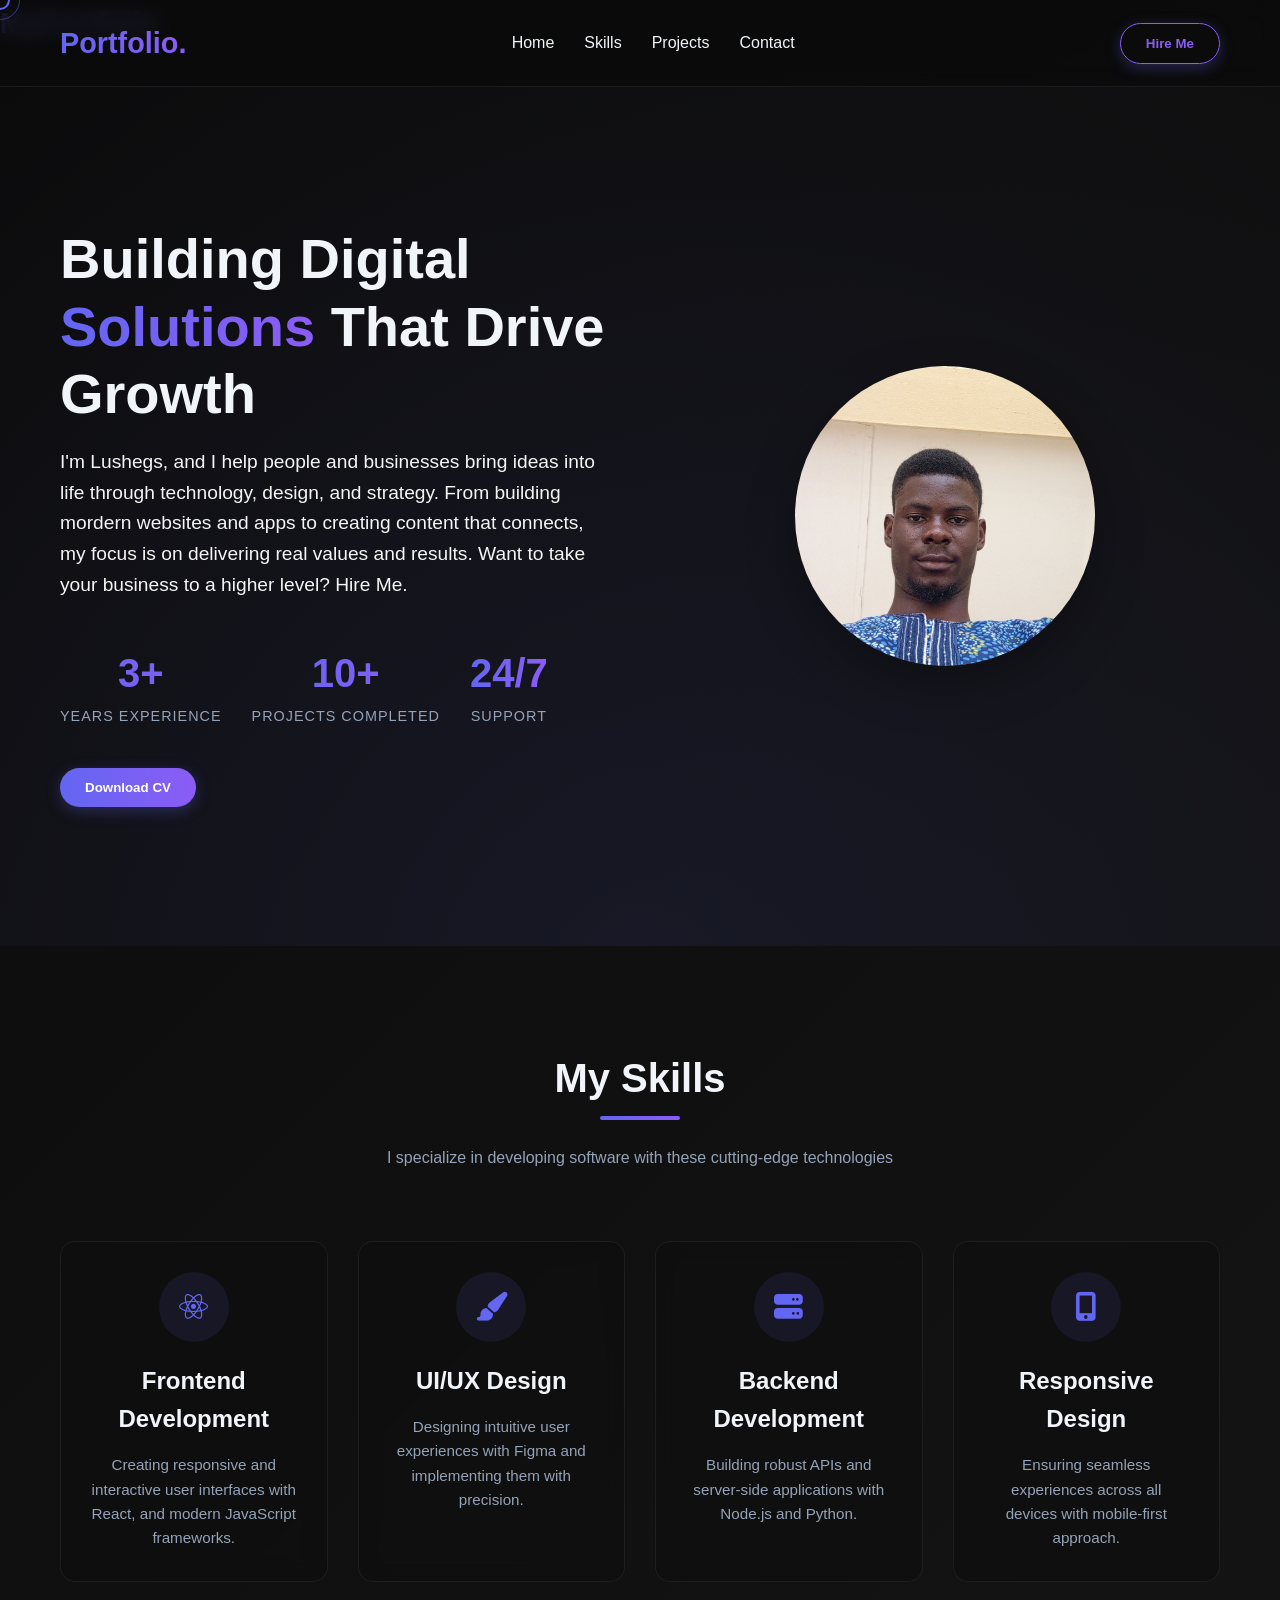
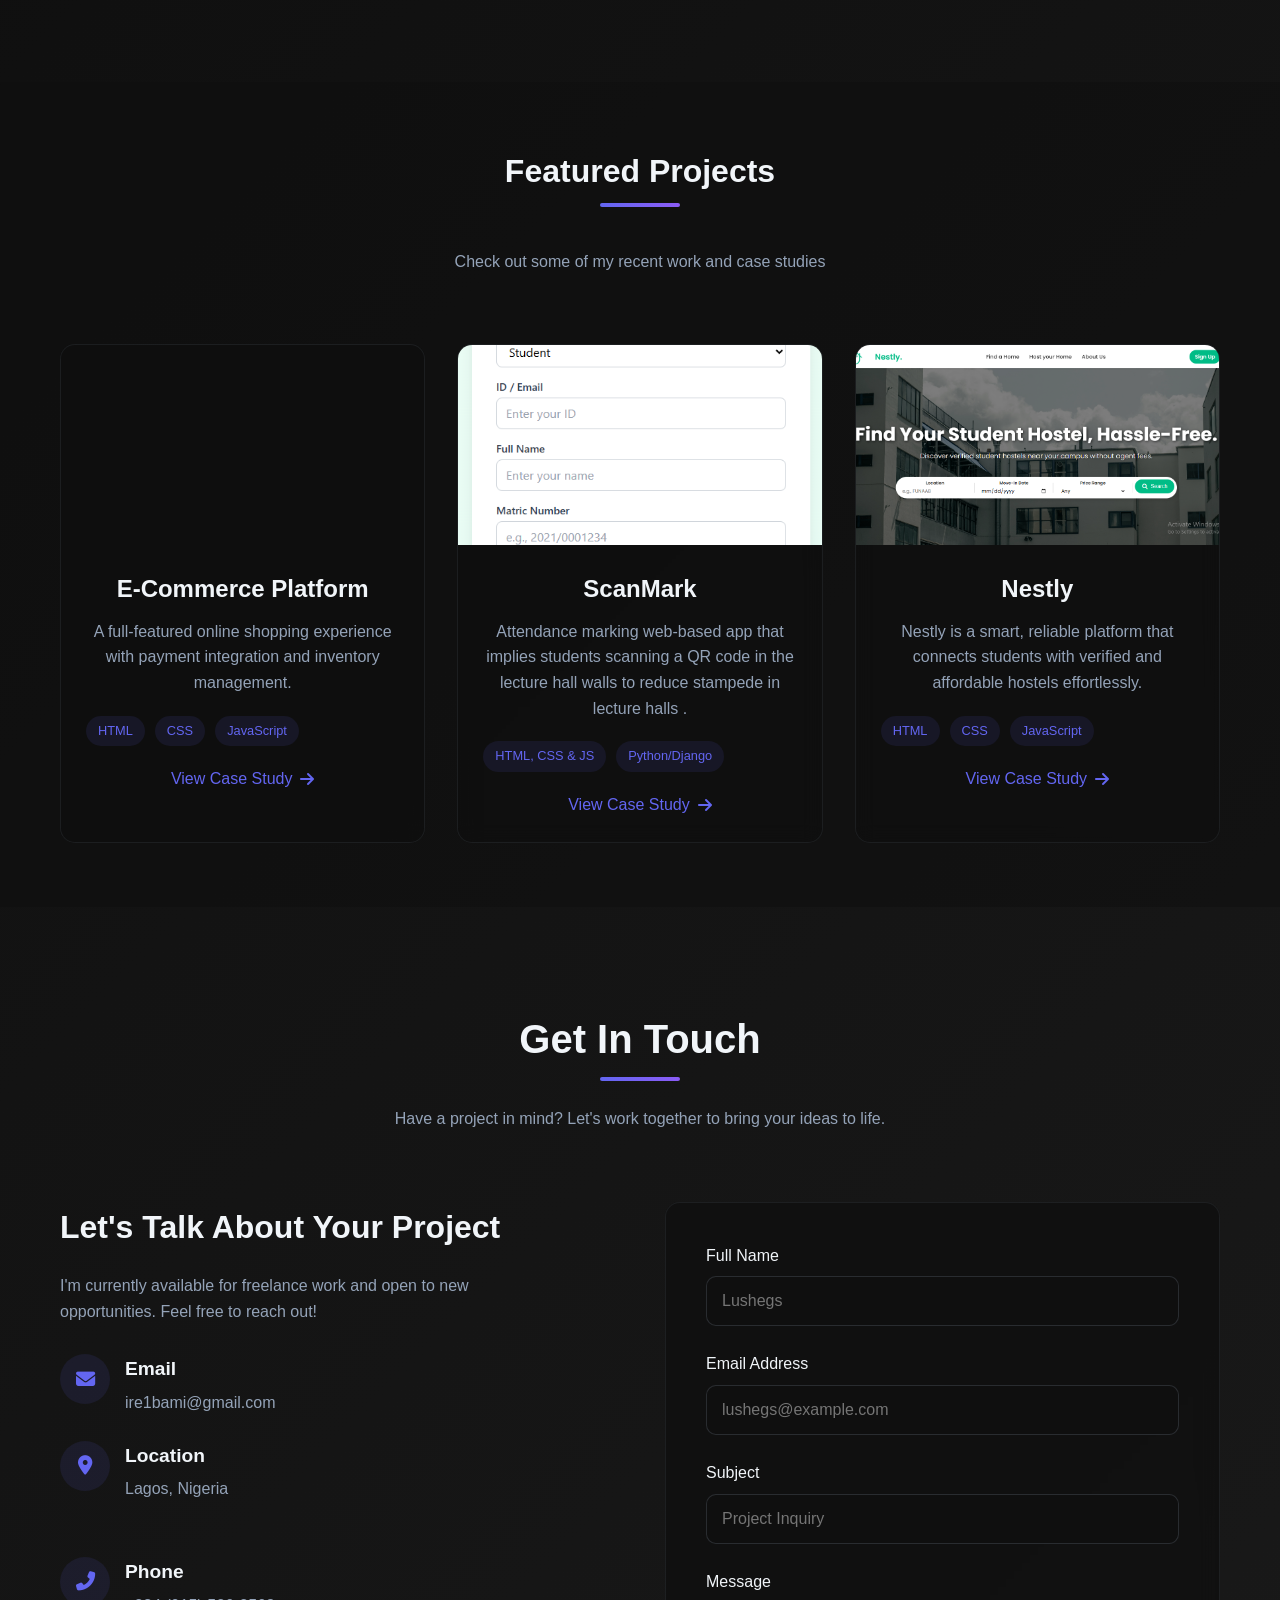
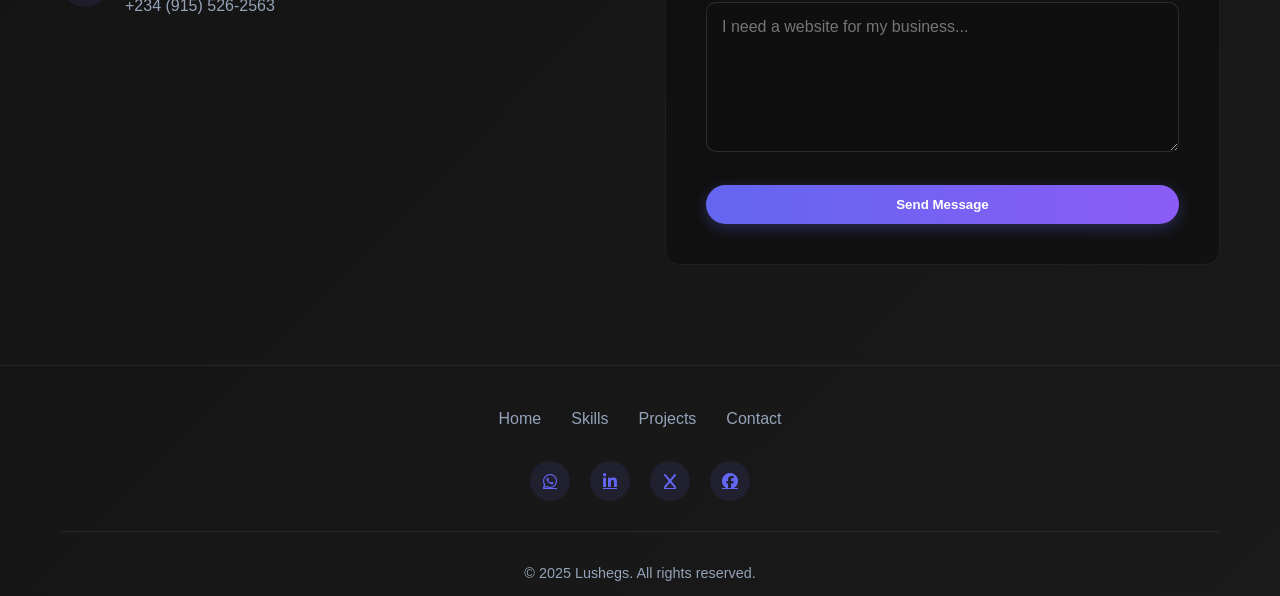
==== index.html @ 8a8ed45c "Add files via upload" ====
<!DOCTYPE html>
<html lang="en">

<head>
    <meta charset="UTF-8">
    <meta name="viewport" content="width=device-width, initial-scale=1.0">
    <title>Lushegs | Portfolio</title>
    <link rel="stylesheet" href="https://cdnjs.cloudflare.com/ajax/libs/font-awesome/6.4.0/css/all.min.css">
    <link
        href="https://fonts.googleapis.com/css2?family=Montserratwght@300;400;500;600;700&family=Space+Grotesk:wght@400;500;600;700&display=swap"
        rel="stylesheet">
    <style>
        :root {
            --primary: #6366f1;
            --primary-dark: #4f46e5;
            --secondary: #8b5cf6;
            --dark: #0f0f0f;
            /* changed from #0f172a */
            --darker: #0b0b0b;
            /* changed from #0b1120 */
            --light: #f1f5f9;
            --gray: #94a3b8;
            --success: #10b981;
            --card-bg: rgba(15, 15, 15, 0.7);
            /* adjusted to match black gradient tones */
            --transition: all 0.3s cubic-bezier(0.175, 0.885, 0.32, 1.275);
        }

        * {
            margin: 0;
            padding: 0;
            box-sizing: border-box;
        }

        body {
            font-family: 'Montserrat', sans-serif;
            background: linear-gradient(135deg, var(--darker), #1a1a1a);
            /* black gradient */
            color: var(--light);
            line-height: 1.6;
            overflow-x: hidden;
            min-height: 100vh;
        }

        h1,
        h2,
        h3,
        h4,
        h5 {
            font-family: 'Montserrat', sans-serif;
            font-weight: 700;
        }

        .container {
            width: 100%;
            max-width: 1200px;
            margin: 0 auto;
            padding: 0 20px;
        }

        /* Header Styles */
        header {
            position: fixed;
            top: 0;
            left: 0;
            width: 100%;
            z-index: 1000;
            padding: 20px 0;
            backdrop-filter: blur(10px);
            background: rgba(11, 11, 11, 0.8);
            /* black tint */
            border-bottom: 1px solid rgba(148, 163, 184, 0.1);
            transition: var(--transition);
        }

        header.scrolled {
            padding: 15px 0;
            background: rgba(15, 15, 15, 0.95);
            /* deeper black */
        }

        .header-content {
            display: flex;
            justify-content: space-between;
            align-items: center;
        }

        .logo {
            font-size: 1.8rem;
            font-weight: 700;
            background: linear-gradient(90deg, var(--primary), var(--secondary));
            -webkit-background-clip: text;
            background-clip: text;
            -webkit-text-fill-color: transparent;
            text-decoration: none;
        }

        nav ul {
            display: flex;
            list-style: none;
            gap: 30px;
        }

        nav a {
            color: var(--light);
            text-decoration: none;
            font-weight: 500;
            position: relative;
            padding: 5px 0;
            transition: var(--transition);
        }

        nav a:hover {
            color: var(--primary);
        }

        nav a::after {
            content: '';
            position: absolute;
            bottom: 0;
            left: 0;
            width: 0;
            height: 2px;
            background: var(--primary);
            transition: var(--transition);
        }

        nav a:hover::after {
            width: 100%;
        }

        .cta-button {
            background: linear-gradient(90deg, var(--primary), var(--secondary));
            color: white;
            border: none;
            padding: 12px 25px;
            border-radius: 30px;
            font-weight: 600;
            cursor: pointer;
            transition: var(--transition);
            font-family: 'Montserrat', sans-serif;
            box-shadow: 0 4px 15px rgba(99, 102, 241, 0.3);
        }

        .cta-button:hover {
            transform: translateY(-3px);
            box-shadow: 0 6px 20px rgba(99, 102, 241, 0.4);
        }

        /* Hero Section */
        .hero {
            background: url("white.jpg") no-repeat center center/cover;
            min-height: 100vh;
            display: flex;
            align-items: center;
            padding: 120px 0 80px;
            position: relative;
            overflow: hidden;
        }

        .hero::before {
            content: '';
            position: absolute;
            top: 25px;
            left: -50%;
            width: 200%;
            height: 200%;
            background: radial-gradient(circle, rgba(99, 102, 241, 0.1) 0%, transparent 70%);
            z-index: -1;
            animation: rotate 20s linear infinite;
        }

        @keyframes rotate {
            from {
                transform: rotate(0deg);
            }

            to {
                transform: rotate(360deg);
            }
        }

        .hero-content {
            display: flex;
            align-items: center;
            gap: 60px;
        }

        .hero-text {
            flex: 1;
        }

        .hero-image {
            flex: 1;
            display: flex;
            justify-content: center;
        }

        .hero-image-placeholder {
            width: 300px;
            height: 300px;
            border-radius: 50%;
            background: url("IMG_202.webp") center/cover no-repeat;
            position: relative;
            overflow: hidden;
            box-shadow: 0 20px 50px rgba(0, 0, 0, 0.3);
            animation: float 6s ease-in-out infinite;
        }

        @keyframes float {
            0% {
                transform: translateY(0px);
            }

            50% {
                transform: translateY(-20px);
            }

            100% {
                transform: translateY(0px);
            }
        }

        .hero-image-placeholder::before {
            content: '';
            position: absolute;
            top: 180px;
            right: -15px;
            width: 300%;
            height: 300px;
            border-radius: 100px;
            transform: rotate(0deg);
        }

        @keyframes shine {
            0% {
                transform: rotate(45deg) translateX(-100%);
            }

            100% {
                transform: rotate(45deg) translateX(100%);
            }
        }

        .hero h1 {
            font-size: 3.5rem;
            margin-bottom: 20px;
            line-height: 1.2;
        }

        .hero h1 span {
            background: linear-gradient(90deg, var(--primary), var(--secondary));
            -webkit-background-clip: text;
            background-clip: text;
            -webkit-text-fill-color: transparent;
        }

        .hero p {
            font-size: 1.2rem;
            color: whitesmoke;
            margin-bottom: 30px;
            max-width: 600px;
        }

        .hero-stats {
            display: flex;
            gap: 30px;
            margin-top: 40px;
        }

        .stat-item {
            text-align: center;
        }

        .stat-value {
            font-size: 2.5rem;
            font-weight: 700;
            background: linear-gradient(90deg, var(--primary), var(--secondary));
            -webkit-background-clip: text;
            background-clip: text;
            -webkit-text-fill-color: transparent;
        }

        .stat-label {
            font-size: 0.9rem;
            color: var(--gray);
            text-transform: uppercase;
            letter-spacing: 1px;
        }

        /* Skills Section */
        .skills {
            padding: 100px 0;
        }

        .section-header {
            text-align: center;
            margin-bottom: 70px;
        }

        .section-header h2 {
            font-size: 2.5rem;
            margin-bottom: 15px;
            position: relative;
            display: inline-block;
        }

        .section-header h2::after {
            content: '';
            position: absolute;
            bottom: -10px;
            left: 50%;
            transform: translateX(-50%);
            width: 80px;
            height: 4px;
            background: linear-gradient(90deg, var(--primary), var(--secondary));
            border-radius: 2px;
        }

        .section-header p {
            color: var(--gray);
            max-width: 600px;
            margin: 20px auto 0;
        }

        .skills-grid {
            display: grid;
            grid-template-columns: repeat(auto-fill, minmax(250px, 1fr));
            gap: 30px;
        }

        .skill-card {
            background: var(--card-bg);
            border-radius: 15px;
            padding: 30px;
            text-align: center;
            transition: var(--transition);
            border: 1px solid rgba(148, 163, 184, 0.1);
            backdrop-filter: blur(10px);
        }

        .skill-card:hover {
            transform: translateY(-10px);
            box-shadow: 0 10px 30px rgba(0, 0, 0, 0.2);
            border-color: rgba(99, 102, 241, 0.3);
        }

        .skill-icon {
            width: 70px;
            height: 70px;
            margin: 0 auto 20px;
            display: flex;
            align-items: center;
            justify-content: center;
            background: rgba(99, 102, 241, 0.1);
            border-radius: 50%;
            font-size: 1.8rem;
            color: var(--primary);
        }

        .skill-card h3 {
            font-size: 1.5rem;
            margin-bottom: 15px;
        }

        .skill-card p {
            color: var(--gray);
            font-size: 0.95rem;
        }

        /* Projects Section */
        .projects {
            padding: 100px 0;
            background: rgba(15, 15, 15, 0.5);
            /* black overlay */
        }

        .projects-grid {
            display: grid;
            grid-template-columns: repeat(auto-fill, minmax(350px, 1fr));
            gap: 30px;
        }

        .project-card {
            background: var(--card-bg);
            border-radius: 15px;
            overflow: hidden;
            transition: var(--transition);
            border: 1px solid rgba(148, 163, 184, 0.1);
            backdrop-filter: blur(10px);
        }

        .project-card:hover {
            transform: translateY(-10px);
            box-shadow: 0 20px 40px rgba(0, 0, 0, 0.3);
        }

        .project-image {
            height: 200px;
            background: linear-gradient(135deg, var(--dark), #262626);
            /* black gradient */
            position: relative;
            overflow: hidden;
        }

        .project-image::before {
            content: '';
            position: absolute;
            top: 0;
            left: 0;
            width: 100%;
            height: 100%;
            background-size: 500px 500px;
        }

        .project-content {
            padding: 25px;
        }

        .project-content h3 {
            font-size: 1.5rem;
            margin-bottom: 10px;
        }

        .project-content p {
            color: var(--gray);
            margin-bottom: 20px;
        }

        .project-tags {
            display: flex;
            flex-wrap: wrap;
            gap: 10px;
            margin-bottom: 20px;
        }

        .project-tag {
            background: rgba(99, 102, 241, 0.1);
            color: var(--primary);
            padding: 5px 12px;
            border-radius: 20px;
            font-size: 0.8rem;
            font-weight: 500;
        }

        .project-link {
            display: inline-flex;
            align-items: center;
            gap: 8px;
            color: var(--primary);
            text-decoration: none;
            font-weight: 500;
            transition: var(--transition);
        }

        .project-link:hover {
            gap: 12px;
        }

        /* Contact Section */
        .contact {
            padding: 100px 0;
        }

        .contact-container {
            display: grid;
            grid-template-columns: 1fr 1fr;
            gap: 50px;
        }

        .contact-info h3 {
            font-size: 2rem;
            margin-bottom: 20px;
        }

        .contact-info p {
            color: var(--gray);
            margin-bottom: 30px;
            max-width: 500px;
        }

        .contact-details {
            margin-bottom: 40px;
        }

        .contact-item {
            display: flex;
            align-items: flex-start;
            gap: 15px;
            margin-bottom: 25px;
        }

        .contact-icon {
            width: 50px;
            height: 50px;
            border-radius: 50%;
            background: rgba(99, 102, 241, 0.1);
            display: flex;
            align-items: center;
            justify-content: center;
            font-size: 1.2rem;
            color: var(--primary);
            flex-shrink: 0;
        }

        .contact-text h4 {
            font-size: 1.2rem;
            margin-bottom: 5px;
        }

        .contact-text p,
        .contact-text a {
            color: var(--gray);
            text-decoration: none;
            transition: var(--transition);
        }

        .contact-text a:hover {
            color: var(--primary);
        }

        .social-links {
            display: flex;
            gap: 15px;
        }

        .social-link {
            width: 45px;
            height: 45px;
            border-radius: 50%;
            background: rgba(99, 102, 241, 0.1);
            display: flex;
            align-items: center;
            justify-content: center;
            color: var(--primary);
            font-size: 1.2rem;
            transition: var(--transition);
        }

        .social-link:hover {
            background: var(--primary);
            color: white;
            transform: translateY(-5px);
        }

        .contact-form {
            background: var(--card-bg);
            border-radius: 15px;
            padding: 40px;
            border: 1px solid rgba(148, 163, 184, 0.1);
            backdrop-filter: blur(10px);
        }

        .form-group {
            margin-bottom: 25px;
        }

        .form-group label {
            display: block;
            margin-bottom: 8px;
            font-weight: 500;
        }

        .form-control {
            width: 100%;
            padding: 15px;
            background: rgba(15, 15, 15, 0.5);
            /* black tint */
            border: 1px solid rgba(148, 163, 184, 0.2);
            border-radius: 10px;
            color: var(--light);
            font-family: 'Inter', sans-serif;
            font-size: 1rem;
            transition: var(--transition);
        }

        .form-control:focus {
            outline: none;
            border-color: var(--primary);
            box-shadow: 0 0 0 3px rgba(99, 102, 241, 0.2);
        }

        textarea.form-control {
            min-height: 150px;
            resize: vertical;
        }

        /* Footer */
        footer {
            padding: 10px 0 10px;
            border-top: 1px solid rgba(148, 163, 184, 0.1);
        }

        .footer-content {
            display: flex;
            flex-direction: column;
            align-items: center;
            text-align: center;
        }

        .footer-logo {
            font-size: 2rem;
            font-weight: 700;
            background: linear-gradient(90deg, var(--primary), var(--secondary));
            -webkit-background-clip: text;
            background-clip: text;
            -webkit-text-fill-color: transparent;
            margin-bottom: 20px;
        }

        .footer-links {
            display: flex;
            gap: 30px;
            margin: 30px 0;
        }

        .footer-links a {
            color: var(--gray);
            text-decoration: none;
            transition: var(--transition);
        }

        .footer-links a:hover {
            color: var(--primary);
        }

        .footer-social {
            display: flex;
            gap: 20px;
            margin-bottom: 30px;
        }

        .footer-social a {
            width: 40px;
            height: 40px;
            border-radius: 50%;
            background: rgba(99, 102, 241, 0.1);
            display: flex;
            align-items: center;
            justify-content: center;
            color: var(--primary);
            transition: var(--transition);
        }

        .footer-social a:hover {
            background: var(--primary);
            color: white;
            transform: translateY(-3px);
        }

        .copyright {
            color: var(--gray);
            font-size: 0.9rem;
            padding-top: 30px;
            border-top: 1px solid rgba(148, 163, 184, 0.1);
            width: 100%;
        }

        /* Responsive Design */
        @media (max-width: 992px) {
            .hero-content {
                flex-direction: column;
                text-align: center;
            }

            .hero-text {
                display: flex;
                flex-direction: column;
                align-items: center;
            }

            .hero-stats {
                justify-content: center;
            }

            .contact-container {
                grid-template-columns: 1fr;
            }

            .footer-links {
                flex-wrap: wrap;
                justify-content: center;
            }
        }

        @media (max-width: 576px) {
            .hero h1 {
                font-size: 2.2rem;
            }

            .hero-image-placeholder {
                width: 250px;
                height: 250px;
            }

            .hero-stats {
                flex-wrap: wrap;
                gap: 20px;
            }

            .skills-grid {
                grid-template-columns: 1fr;
            }

            .contact-form {
                padding: 25px;
            }
        }

        /* Animation Classes */
        .fade-in {
            opacity: 0;
            transform: translateY(20px);
            transition: opacity 0.6s ease-out, transform 0.6s ease-out;
        }

        .fade-in.appear {
            opacity: 1;
            transform: translateY(0);
        }

        /* Cursor Effect */
        .cursor {
            position: fixed;
            width: 20px;
            height: 20px;
            border: 2px solid var(--primary);
            border-radius: 50%;
            pointer-events: none;
            transform: translate(-50%, -50%);
            z-index: 9999;
            transition: width 0.3s, height 0.3s, background 0.3s;
        }

        .cursor-follower {
            position: fixed;
            width: 40px;
            height: 40px;
            border: 1px solid rgba(99, 102, 241, 0.5);
            border-radius: 50%;
            pointer-events: none;
            transform: translate(-50%, -50%);
            z-index: 9998;
            transition: all 0.1s ease-out;
        }

        .projects {
            padding: 4rem 2rem;
            text-align: center;
        }

        .projects h2 {
            font-size: 2rem;
            margin-bottom: 2rem;
        }

        .projects-grid {
            display: grid;
            grid-template-columns: repeat(auto-fit, minmax(280px, 1fr));
            gap: 2rem;
        }


        .project-card:hover {
            transform: translateY(-5px);
            box-shadow: 0 8px 20px rgba(0, 0, 0, 0.15);
        }

        .project-image {
            width: 100%;
            height: 200px;
            background-size: cover;
            background-position: center;
        }

        /* Dropdown container */
        .dropdown {
            position: relative;
        }

        /* Hide desktop nav on small screens */
        .desktop-nav {
            display: flex;
        }

        @media (max-width: 768px) {
            .desktop-nav {
                display: none;
            }
        }

        /* Hamburger */
        .menu-toggle {
            width: 30px;
            height: 22px;
            display: none;
            flex-direction: column;
            justify-content: space-between;
            cursor: pointer;
            z-index: 1100;
        }

        .menu-toggle span {
            display: block;
            height: 3px;
            background: var(--light);
            border-radius: 3px;
            transition: 0.4s;
        }

        .menu-toggle.active span:nth-child(1) {
            transform: rotate(45deg) translateY(9px);
        }

        .menu-toggle.active span:nth-child(2) {
            opacity: 0;
        }

        .menu-toggle.active span:nth-child(3) {
            transform: rotate(-45deg) translateY(-9px);
        }

        @media (max-width: 768px) {
            .menu-toggle {
                display: flex;
            }
        }

        /* Side Menu */
        .side-menu {
            position: fixed;
            top: 0;
            right: -100%;
            height: 100vh;
            width: 70%;
            max-width: 280px;
            background: rgba(11, 11, 11, 0.95);
            backdrop-filter: blur(12px);
            display: flex;
            flex-direction: column;
            align-items: center;
            justify-content: center;
            gap: 2rem;
            transition: right 0.4s ease;
            z-index: 1000;
        }

        .side-menu a {
            font-size: 1.2rem;
            color: var(--light);
            text-decoration: none;
            opacity: 0;
            transform: translateX(30px);
            transition: opacity 0.4s ease, transform 0.4s ease;
        }

        .side-menu.active {
            right: 0;
        }

        .side-menu.active a {
            opacity: 1;
            transform: translateX(0);
        }

        .side-menu.active a:nth-child(1) {
            transition-delay: 0.1s;
        }

        .side-menu.active a:nth-child(2) {
            transition-delay: 0.2s;
        }

        .side-menu.active a:nth-child(3) {
            transition-delay: 0.3s;
        }

        .side-menu.active a:nth-child(4) {
            transition-delay: 0.4s;
        }

        /* Overlay */
        .overlay {
            position: fixed;
            top: 0;
            left: 0;
            width: 100%;
            height: 100vh;
            background: rgba(0, 0, 0, 0.6);
            opacity: 0;
            visibility: hidden;
            transition: 0.3s ease;
            z-index: 900;
        }

        .overlay.active {
            opacity: 1;
            visibility: visible;
        }
    </style>
</head>

<body>
    <!-- Custom Cursor -->
    <div class="cursor"></div>
    <div class="cursor-follower"></div>
    <nav class="navbar">
        <div class="logo">MyPortfolio</div>

        </div>
    </nav>
    <!-- Replace your current <header> block with this -->
    <header id="header">
        <div class="container header-content">
            <a href="#" class="logo">Portfolio<span>.</span></a>

            <!-- Desktop Nav -->
            <nav class="desktop-nav">
                <ul>
                    <li><a href="#home">Home</a></li>
                    <li><a href="#skills">Skills</a></li>
                    <li><a href="#projects">Projects</a></li>
                    <li><a href="#contact">Contact</a></li>
                </ul>
            </nav>

            <!-- Hamburger (Mobile Only) -->
            <div class="menu-toggle" id="menuToggle">
                <span></span>
                <span></span>
                <span></span>
            </div>

            <!-- CTA button -->
            <button class="cta-button"
                style="background: none; border: 1px solid var(--secondary); color: var(--secondary);"
                onclick="window.location.href='https://drive.google.com/file/d/1DR0vx23fWwgLqMUsKJ0zdivEDQD4QCMo/view?usp=drivesdk'">
                Hire Me
            </button>
        </div>
    </header>

    <!-- Mobile Side Menu -->
    <div class="side-menu" id="sideMenu">
        <a href="#home">Home</a>
        <a href="#skills">Skills</a>
        <a href="#projects">Projects</a>
        <a href="#contact">Contact</a>
    </div>

    <!-- Overlay -->
    <div class="overlay" id="overlay"></div>

    <!-- Hero Section -->
    <section class="hero" id="home">
        <div class="container hero-content">
            <div class="hero-text fade-in">
                <h1>Building Digital <span>Solutions</span> That Drive Growth</h1>
                <p>I'm Lushegs, and I help people and businesses bring ideas into life through technology, design, and
                    strategy. From building mordern websites and apps to creating content that connects, my focus is on
                    delivering real values and results. Want to take your business to a higher level? Hire Me.</p>
                <div class="hero-stats">
                    <div class="stat-item">
                        <div class="stat-value">3+</div>
                        <div class="stat-label">Years Experience</div>
                    </div>
                    <div class="stat-item">
                        <div class="stat-value">10+</div>
                        <div class="stat-label">Projects Completed</div>
                    </div>
                    <div class="stat-item">
                        <div class="stat-value">24/7</div>
                        <div class="stat-label">Support</div>
                    </div>
                </div>
                <div style="margin-top: 40px;">

                    <button class="cta-button" onclick="window.location.href='https://amazon.com';">
                        <stylebackground: none transparentborder 1px solid var(--secondary);>Download CV</style>
                    </button>
                </div>
            </div>
            <div class="hero-image fade-in">
                <div class="hero-image-placeholder"></div>
            </div>
        </div>
    </section>

    <!-- Skills Section -->
    <section class="skills" id="skills">
        <div class="container">
            <div class="section-header fade-in">
                <h2>My Skills</h2>
                <p>I specialize in developing software with these cutting-edge technologies</p>
            </div>
            <div class="skills-grid">
                <div class="skill-card fade-in">
                    <div class="skill-icon">
                        <i class="fab fa-react"></i>
                    </div>
                    <h3>Frontend Development</h3>
                    <p>Creating responsive and interactive user interfaces with React, and modern JavaScript frameworks.
                    </p>
                </div>
                <div class="skill-card fade-in">
                    <div class="skill-icon">
                        <i class="fas fa-paint-brush"></i>
                    </div>
                    <h3>UI/UX Design</h3>
                    <p>Designing intuitive user experiences with Figma and implementing them with precision.</p>
                </div>
                <div class="skill-card fade-in">
                    <div class="skill-icon">
                        <i class="fas fa-server"></i>
                    </div>
                    <h3>Backend Development</h3>
                    <p>Building robust APIs and server-side applications with Node.js and Python.</p>
                </div>
                <div class="skill-card fade-in">
                    <div class="skill-icon">
                        <i class="fas fa-mobile-alt"></i>
                    </div>
                    <h3>Responsive Design</h3>
                    <p>Ensuring seamless experiences across all devices with mobile-first approach.</p>
                </div>
            </div>
        </div>
    </section>

    <!-- Projects Section -->
    <section class="projects" id="projects">
        <div class="container">
            <div class="section-header fade-in">

                <h2>Featured Projects</h2>
                <p>Check out some of my recent work and case studies</p>
            </div>
            <div class="projects-grid">
                <div class="project-card fade-in">
                    <div class="project-image" style="background-image: url('Screenshot2.jpg');"></div>
                    <div class="project-content">
                        <h3>E-Commerce Platform</h3>
                        <p>A full-featured online shopping experience with payment integration and inventory
                            management.
                        </p>
                        <div class="project-tags">
                            <span class="project-tag">HTML</span>
                            <span class="project-tag">CSS</span>
                            <span class="project-tag">JavaScript</span>
                        </div>
                        <a href="#" class="project-link">View Case Study <i class="fas fa-arrow-right"></i></a>
                    </div>
                </div>
                <div class="project-card fade-in">
                    <div class="project-image" style="background-image: url('card1.PNG');"></div>

                    <div class="project-content">
                        <h3>ScanMark</h3>
                        <p>Attendance marking web-based app that implies students scanning a QR code in the lecture
                            hall
                            walls to reduce stampede in lecture halls .</p>
                        <div class="project-tags">
                            <span class="project-tag">HTML, CSS & JS</span>
                            <span class="project-tag">Python/Django</span>

                        </div>
                        <a href="#" class="project-link">View Case Study <i class="fas fa-arrow-right"></i></a>
                    </div>
                </div>
                <div class="project-card fade-in">
                    <div class="project-image" style="background-image: url('Screenshot\ \(11\).png');"></div>


                    <div class="project-content">
                        <h3>Nestly</h3>
                        <p>Nestly is a smart, reliable platform that connects students with verified and affordable hostels effortlessly.
</p>
                        <div class="project-tags">
                            <span class="project-tag">HTML</span>
                            <span class="project-tag">CSS</span>
                            <span class="project-tag">JavaScript</span>
                        </div>
                        <a href=" https://lushegs01.github.io/Nestlyy.github.io/" class="project-link">View Case Study <i class="fas fa-arrow-right"></i></a>
                    </div>
                </div>
            </div>
        </div>
    </section>

    <!-- Contact Section -->
    <section class="contact" id="contact">
        <div class="container">
            <div class="section-header fade-in">
                <h2>Get In Touch</h2>
                <p>Have a project in mind? Let's work together to bring your ideas to life.</p>
            </div>
            <div class="contact-container">
                <div class="contact-info fade-in">
                    <h3>Let's Talk About Your Project</h3>
                    <p>I'm currently available for freelance work and open to new opportunities. Feel free to reach out!
                    </p>
                    <div class="contact-details">
                        <div class="contact-item">
                            <div class="contact-icon">
                                <i class="fas fa-envelope"></i>
                            </div>
                            <div class="contact-text">
                                <h4>Email</h4>
                                <a href="#">ire1bami@gmail.com</a>
                            </div>
                        </div>
                        <div class="contact-item">
                            <div class="contact-icon">
                                <i class="fas fa-map-marker-alt"></i>
                            </div>
                            <div class="contact-text">
                                <h4>Location</h4>
                                <p>Lagos, Nigeria</p>
                            </div>
                        </div>
                        <div class="contact-item">
                            <div class="contact-icon">
                                <i class="fas fa-phone-alt"></i>
                            </div>
                            <div class="contact-text">
                                <h4>Phone</h4>
                                <a href="#">+234 (915) 526-2563</a>
                            </div>
                        </div>
                    </div>
                    <div class="social-links">

                    </div>
                </div>
                <div class="contact-form fade-in">
                    <form id="contactForm">
                        <div class="form-group">
                            <label for="name">Full Name</label>
                            <input type="text" id="name" class="form-control" placeholder="Lushegs" required>
                        </div>
                        <div class="form-group">
                            <label for="email">Email Address</label>
                            <input type="email" id="email" class="form-control" placeholder="lushegs@example.com"
                                required>
                        </div>
                        <div class="form-group">
                            <label for="subject">Subject</label>
                            <input type="text" id="subject" class="form-control" placeholder="Project Inquiry" required>
                        </div>
                        <div class="form-group">
                            <label for="message">Message</label>
                            <textarea id="message" class="form-control"
                                placeholder="I need a website for my business..." required></textarea>
                        </div>
                        <button type="submit" class="cta-button" style="width: 100%;">Send Message</button>
                    </form>
                </div>
            </div>
        </div>
    </section>

    <!-- Footer -->
    <footer>
        <div class="container">
            <div class="footer-content">

                <div class="footer-links">
                    <a href="#home">Home</a>
                    <a href="#skills">Skills</a>
                    <a href="#projects">Projects</a>
                    <a href="#contact">Contact</a>
                </div>
                <div class="footer-social">
                    <a href="https://wa.me/2349155262563"><i class="fab fa-whatsapp"></i></a>
                    <a href="https://www.linkedin.com/in/moses-praise-614118354"><i class="fab fa-linkedin-in"></i></a>
                    <a href="https://x.com/therealLushegs"><i class="fab fa-x"></i></a>
                    <a href="https://www.facebook.com/share/1M2u9L4oK8"><i class="fab fa-facebook"></i></a>
                </div>
                <div class="copyright">
                    &copy; 2025 Lushegs. All rights reserved.
                </div>
            </div>
        </div>
    </footer>

    <script>
        // Custom cursor effect
        const cursor = document.querySelector('.cursor');
        const follower = document.querySelector('.cursor-follower');

        document.addEventListener('mousemove', (e) => {
            cursor.style.left = e.clientX + 'px';
            cursor.style.top = e.clientY + 'px';
            follower.style.left = e.clientX + 'px';
            follower.style.top = e.clientY + 'px';
        });

        document.addEventListener('mousedown', () => {
            cursor.style.transform = 'scale(0.8)';
            follower.style.transform = 'scale(0.8)';
        });

        document.addEventListener('mouseup', () => {
            cursor.style.transform = 'scale(1)';
            follower.style.transform = 'scale(1)';
        });

        // Header scroll effect
        const header = document.getElementById('header');
        window.addEventListener('scroll', () => {
            if (window.scrollY > 50) {
                header.classList.add('scrolled');
            } else {
                header.classList.remove('scrolled');
            }
        });

        // Fade in animation on scroll
        const fadeElements = document.querySelectorAll('.fade-in');

        const appearOptions = {
            threshold: 0.15,
            rootMargin: "0px 0px -100px 0px"
        };

        const appearOnScroll = new IntersectionObserver((entries, appearOnScroll) => {
            entries.forEach(entry => {
                if (!entry.isIntersecting) return;
                entry.target.classList.add('appear');
                appearOnScroll.unobserve(entry.target);
            });
        }, appearOptions);

        fadeElements.forEach(element => {
            appearOnScroll.observe(element);
        });

        // Form submission
        const contactForm = document.getElementById('contactForm');
        contactForm.addEventListener('submit', (e) => {
            e.preventDefault();
            alert('Thank you for your message! I will get back to you soon.');
            contactForm.reset();
        });

        const menuToggle = document.getElementById('menuToggle');
        const sideMenu = document.getElementById('sideMenu');
        const overlay = document.getElementById('overlay');

        menuToggle.addEventListener('click', () => {
            menuToggle.classList.toggle('active');
            sideMenu.classList.toggle('active');
            overlay.classList.toggle('active');
        });

        overlay.addEventListener('click', () => {
            menuToggle.classList.remove('active');
            sideMenu.classList.remove('active');
            overlay.classList.remove('active');
        });



    </script>
</body>

</html>
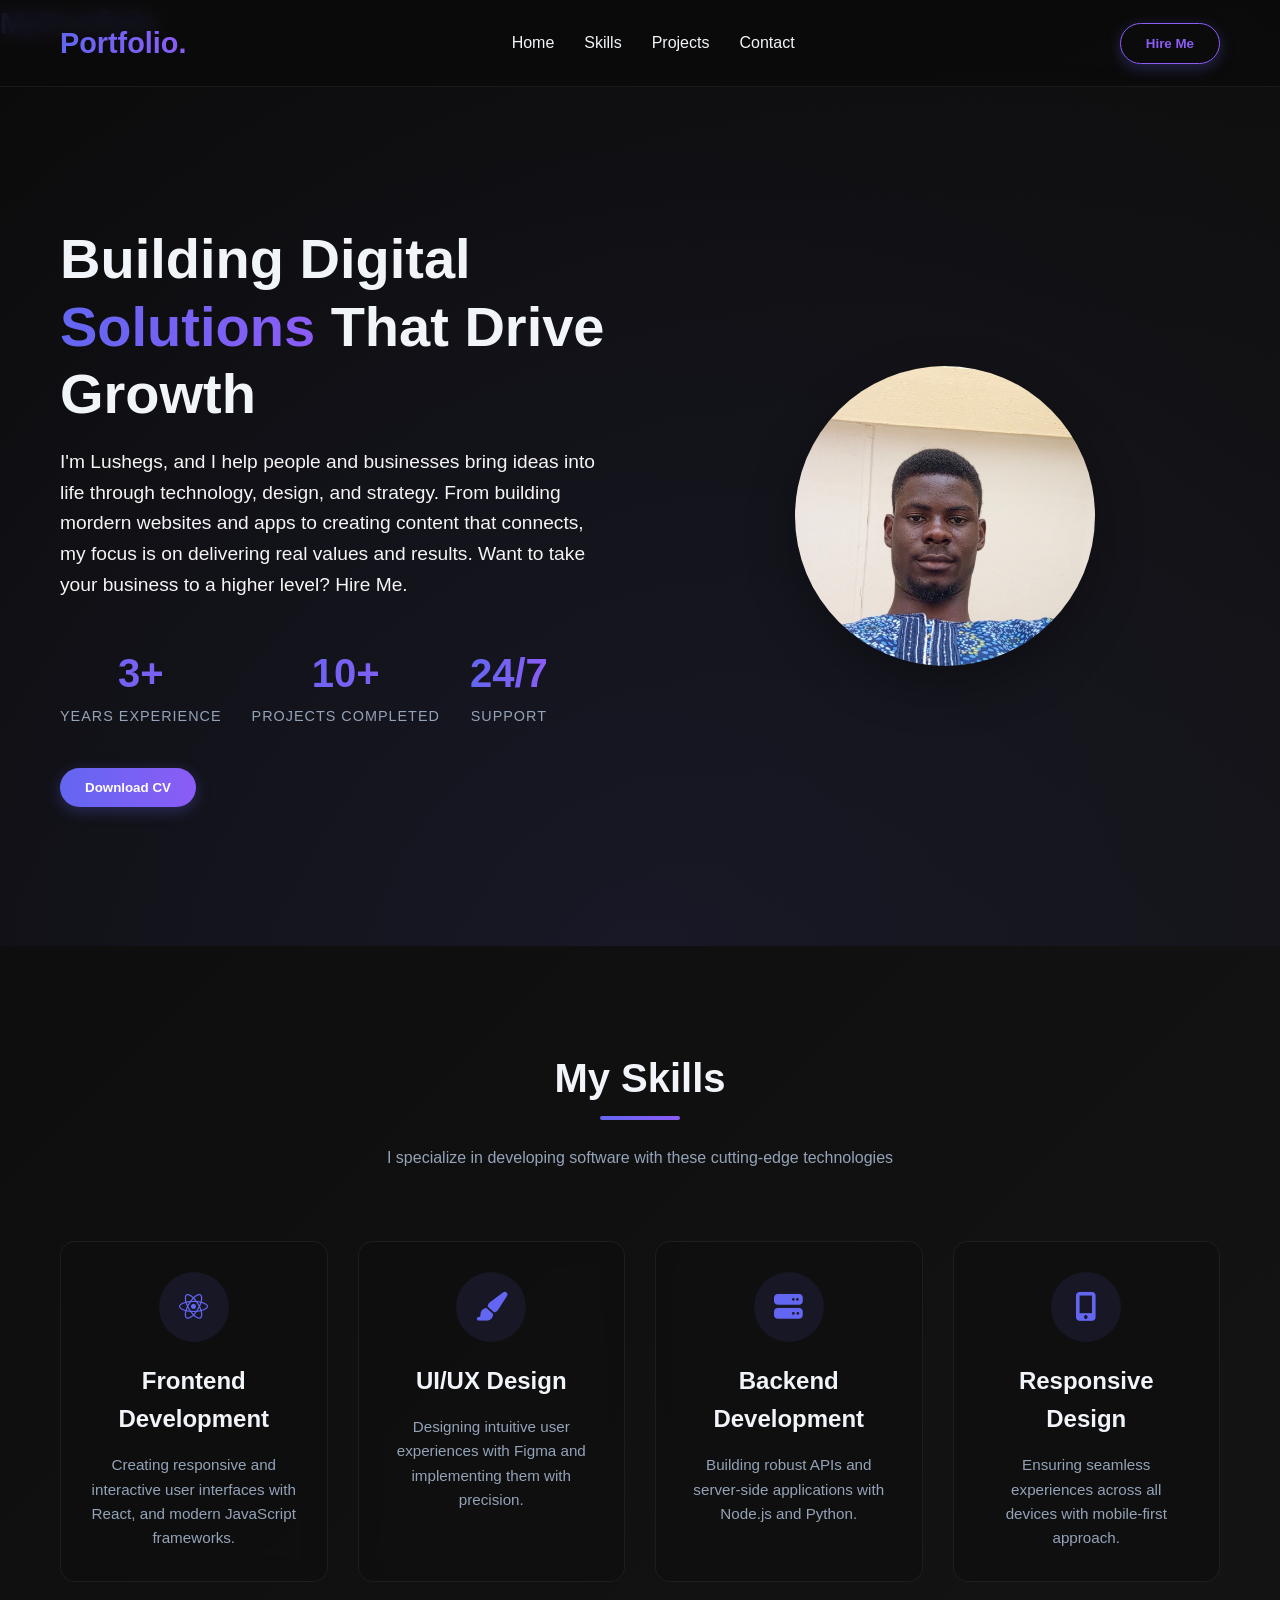
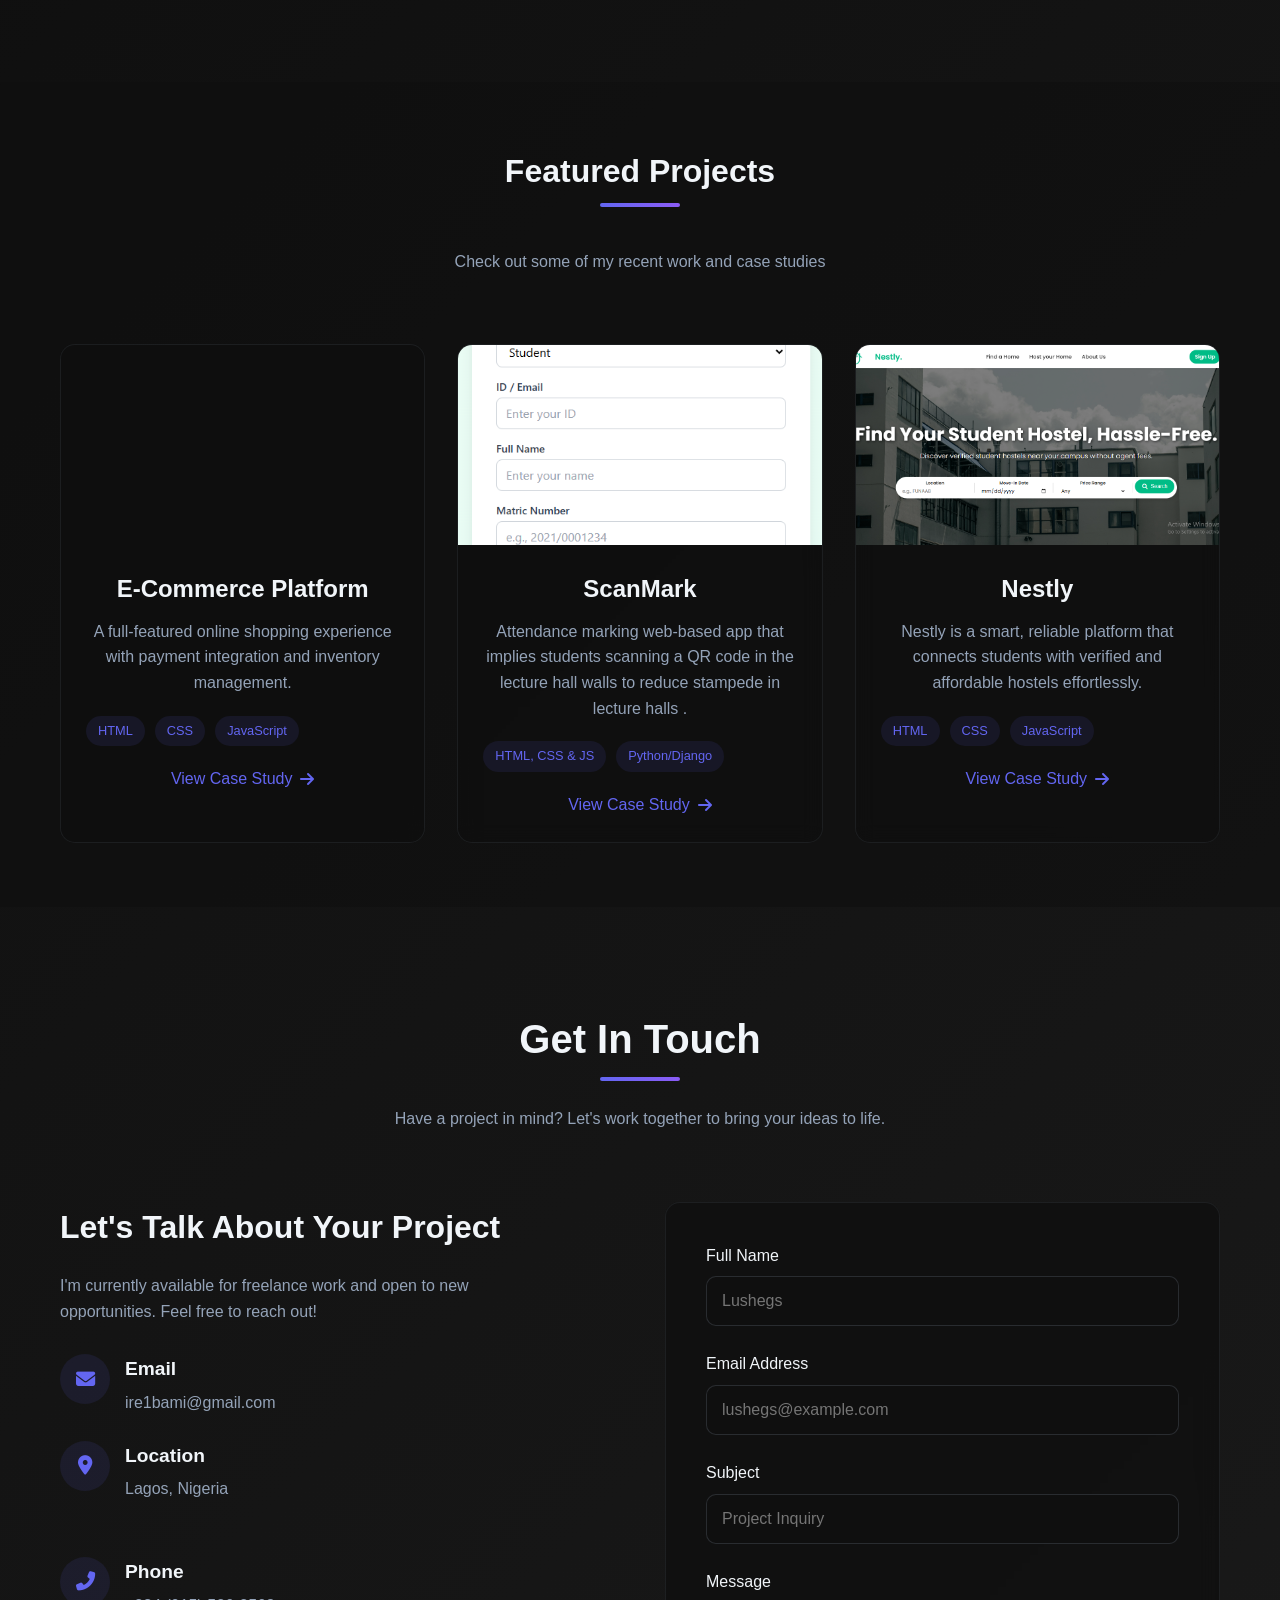
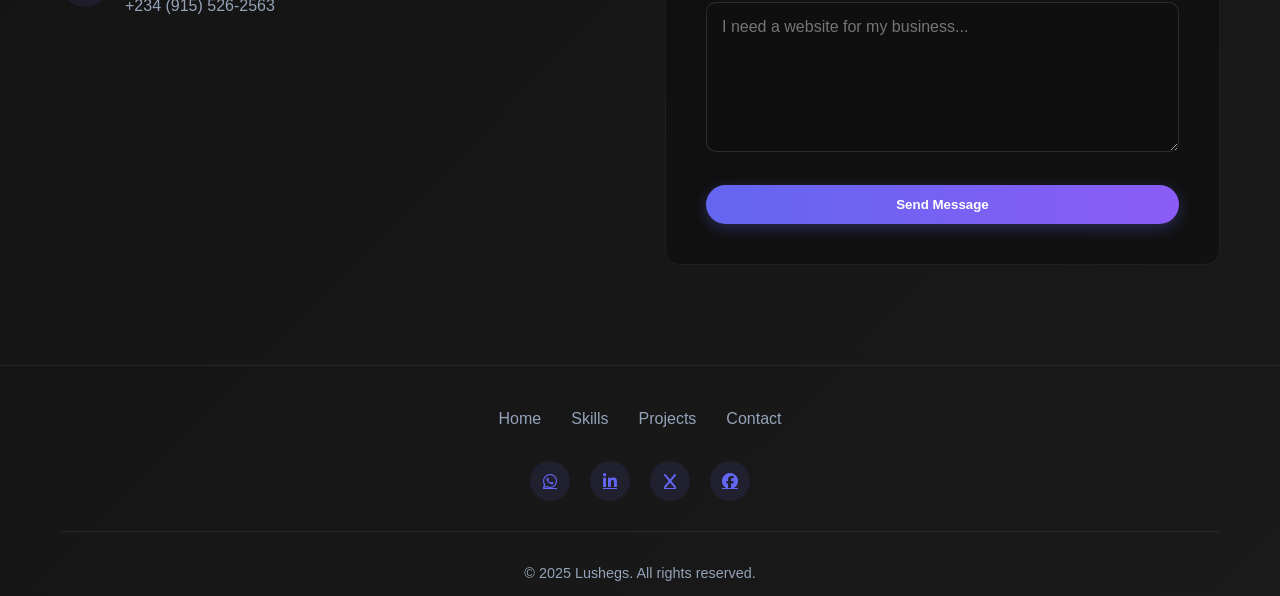
==== commit a232074a: "Add files via upload" ====
--- a/index.html
+++ b/index.html
@@ -81,10 +81,14 @@
         }
 
         .header-content {
-            display: flex;
-            justify-content: space-between;
-            align-items: center;
-        }
+    display: flex;
+    justify-content: space-between;
+    align-items: center;
+}
+
+.menu-toggle {
+    margin-left: auto;
+}
 
         .logo {
             font-size: 1.8rem;
@@ -720,30 +724,7 @@
             transform: translateY(0);
         }
 
-        /* Cursor Effect */
-        .cursor {
-            position: fixed;
-            width: 20px;
-            height: 20px;
-            border: 2px solid var(--primary);
-            border-radius: 50%;
-            pointer-events: none;
-            transform: translate(-50%, -50%);
-            z-index: 9999;
-            transition: width 0.3s, height 0.3s, background 0.3s;
-        }
-
-        .cursor-follower {
-            position: fixed;
-            width: 40px;
-            height: 40px;
-            border: 1px solid rgba(99, 102, 241, 0.5);
-            border-radius: 50%;
-            pointer-events: none;
-            transform: translate(-50%, -50%);
-            z-index: 9998;
-            transition: all 0.1s ease-out;
-        }
+    
 
         .projects {
             padding: 4rem 2rem;
@@ -839,8 +820,8 @@
             backdrop-filter: blur(12px);
             display: flex;
             flex-direction: column;
-            align-items: center;
-            justify-content: center;
+            align-items: right;
+            justify-content: right;
             gap: 2rem;
             transition: right 0.4s ease;
             z-index: 1000;
@@ -935,7 +916,7 @@
             <!-- CTA button -->
             <button class="cta-button"
                 style="background: none; border: 1px solid var(--secondary); color: var(--secondary);"
-                onclick="window.location.href='https://drive.google.com/file/d/1DR0vx23fWwgLqMUsKJ0zdivEDQD4QCMo/view?usp=drivesdk'">
+                onclick="window.location.href=''">
                 Hire Me
             </button>
         </div>
@@ -976,7 +957,7 @@
                 </div>
                 <div style="margin-top: 40px;">
 
-                    <button class="cta-button" onclick="window.location.href='https://amazon.com';">
+                    <button class="cta-button" onclick="window.location.href='https://drive.google.com/file/d/1DR0vx23fWwgLqMUsKJ0zdivEDQD4QCMo/view?usp=drivesdk';">
                         <stylebackground: none transparentborder 1px solid var(--secondary);>Download CV</style>
                     </button>
                 </div>
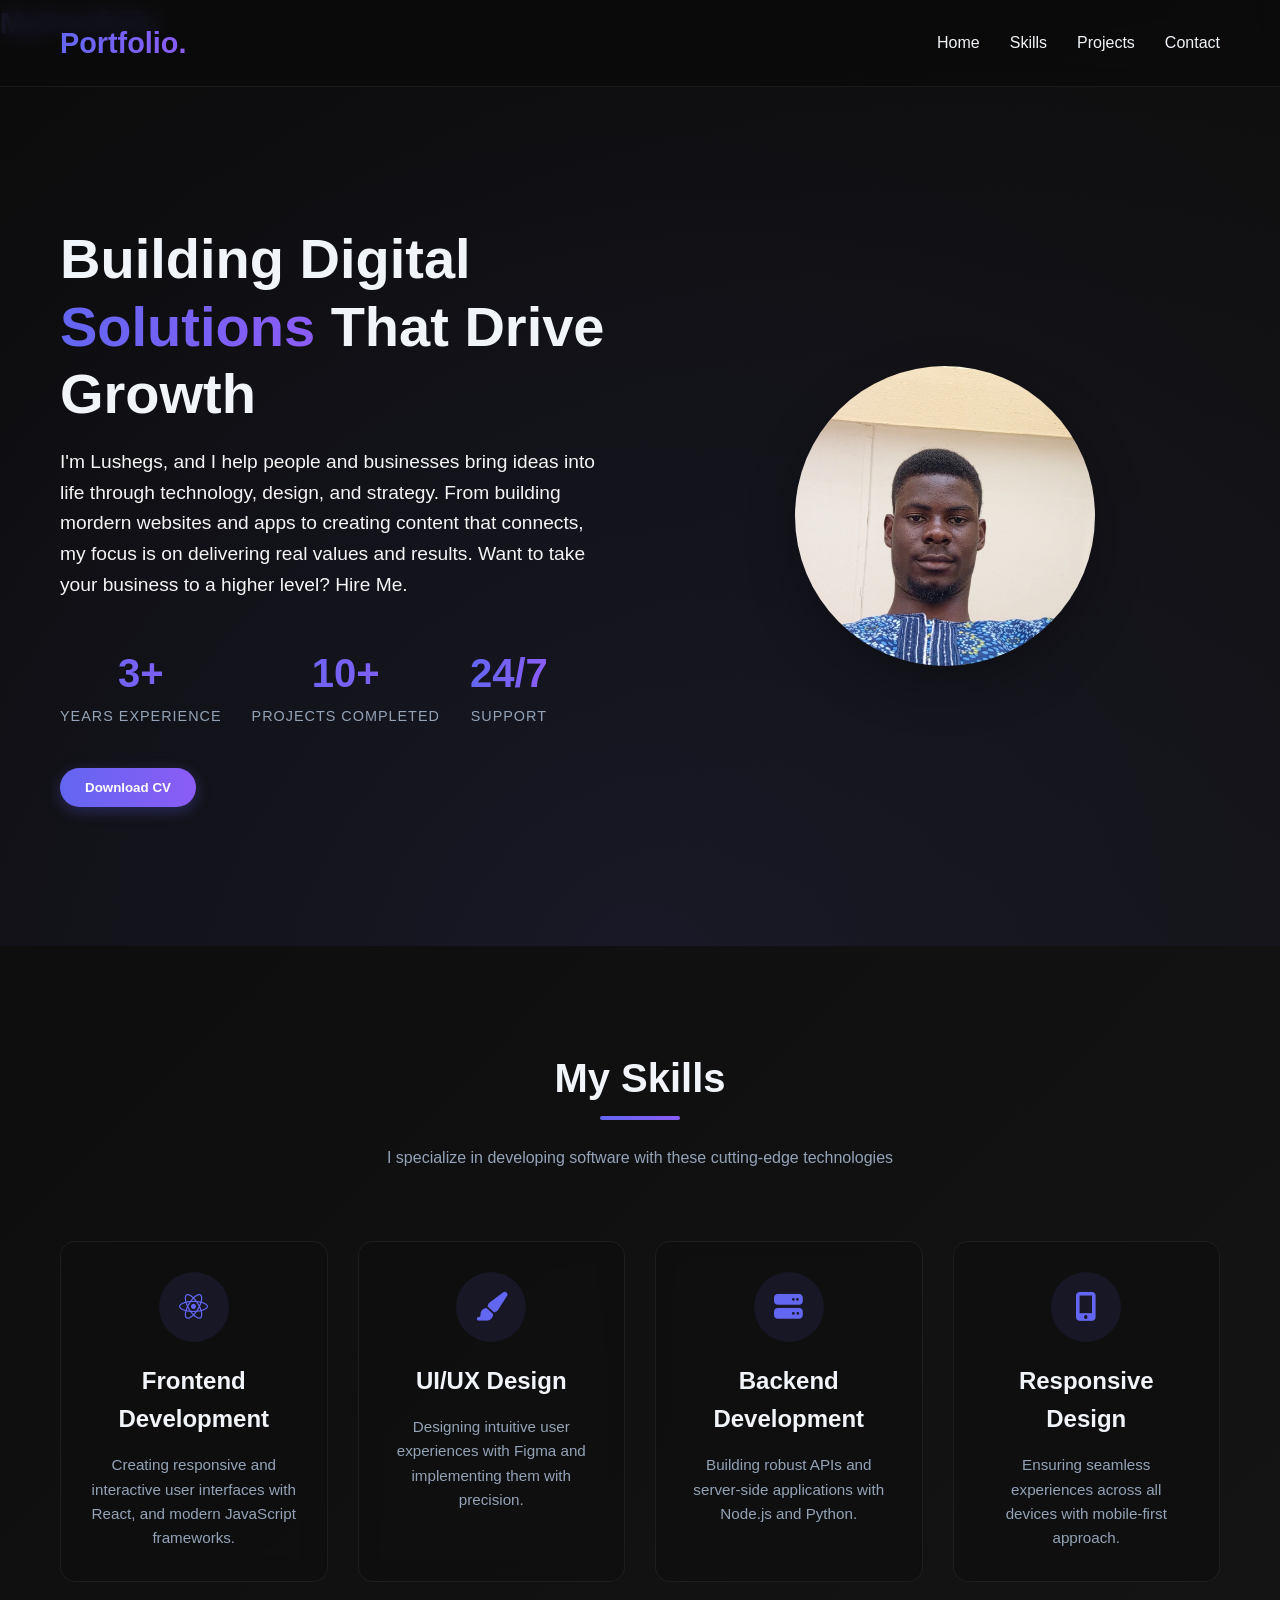
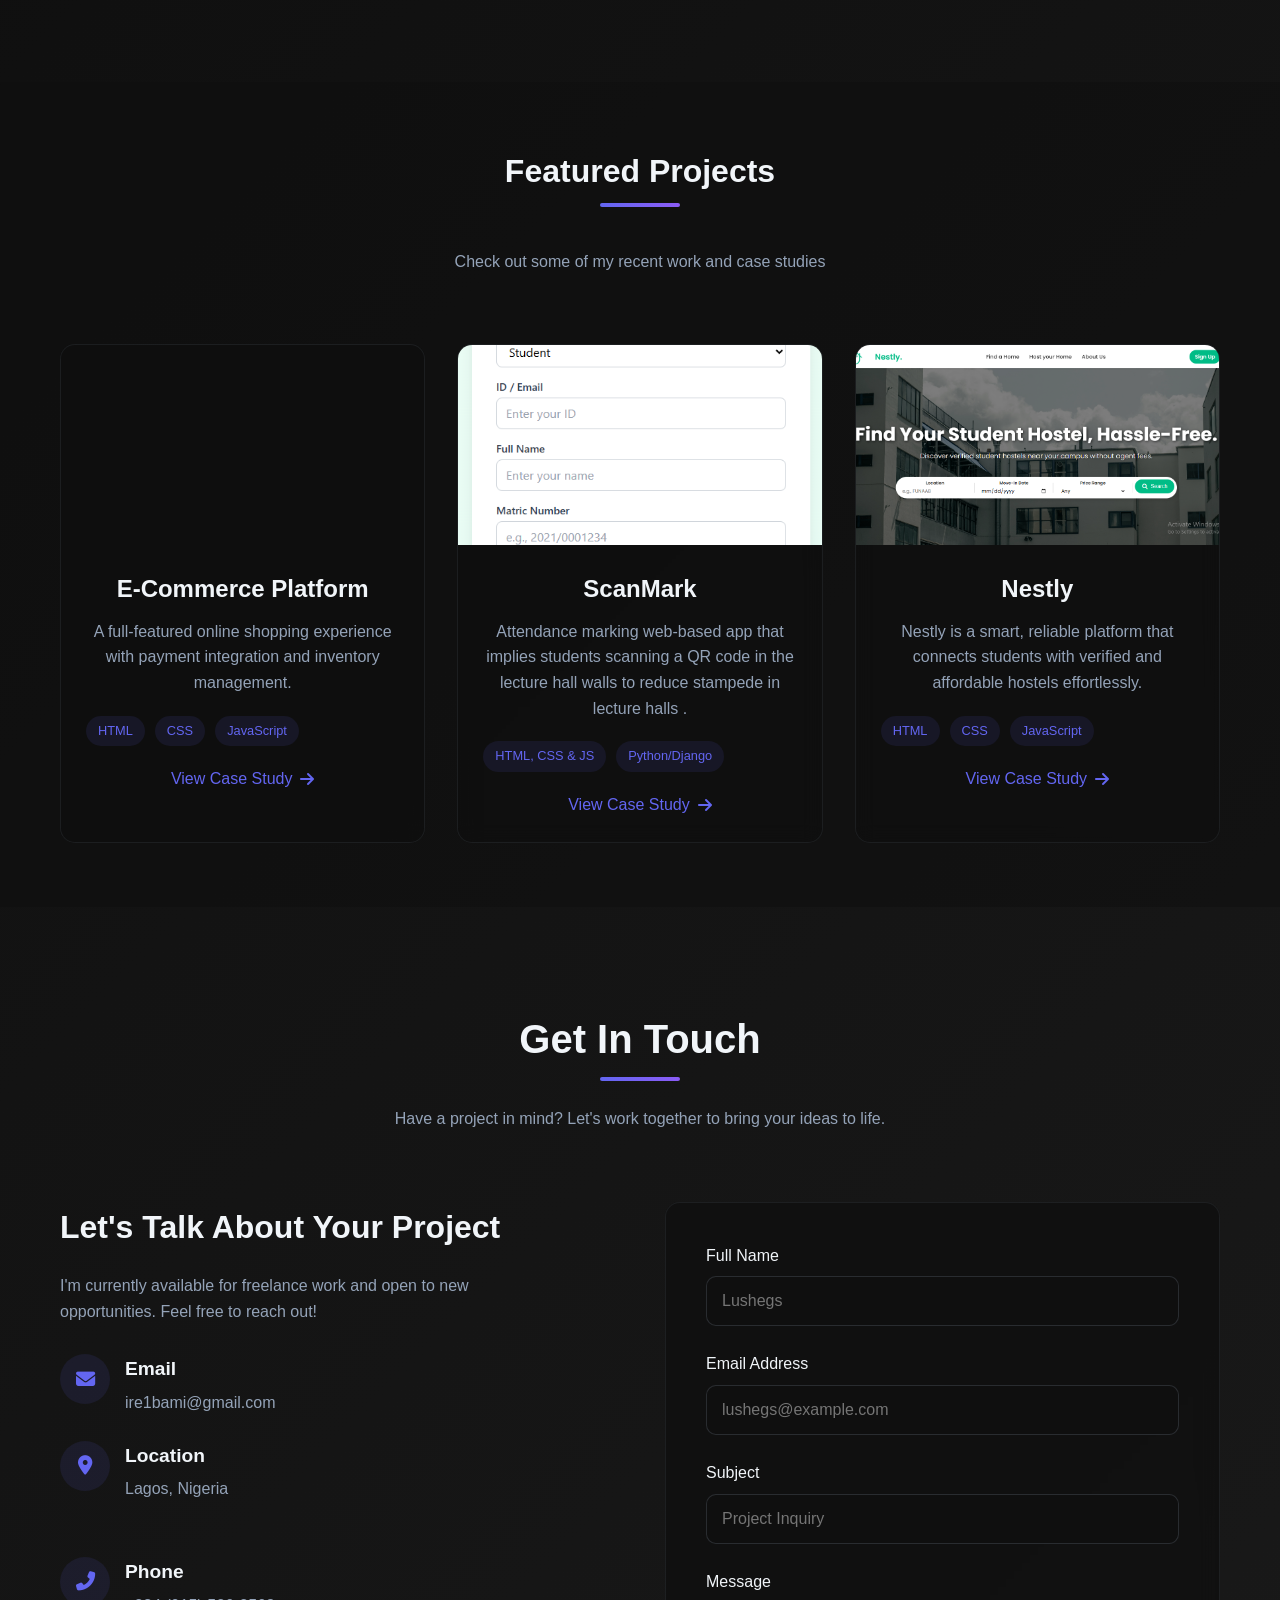
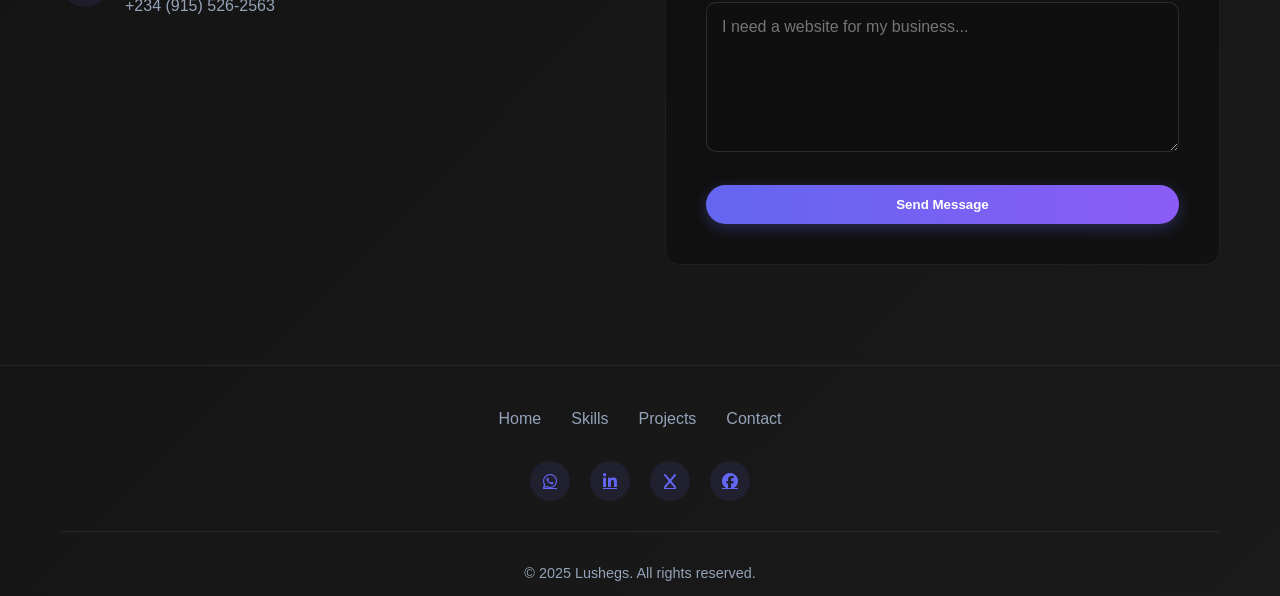
==== commit aac83286: "Add files via upload" ====
--- a/index.html
+++ b/index.html
@@ -81,14 +81,10 @@
         }
 
         .header-content {
-    display: flex;
-    justify-content: space-between;
-    align-items: center;
-}
-
-.menu-toggle {
-    margin-left: auto;
-}
+            display: flex;
+            justify-content: space-between;
+            align-items: center;
+        }
 
         .logo {
             font-size: 1.8rem;
@@ -820,8 +816,8 @@
             backdrop-filter: blur(12px);
             display: flex;
             flex-direction: column;
-            align-items: right;
-            justify-content: right;
+            align-items: center;
+            justify-content: center;
             gap: 2rem;
             transition: right 0.4s ease;
             z-index: 1000;
@@ -912,13 +908,6 @@
                 <span></span>
                 <span></span>
             </div>
-
-            <!-- CTA button -->
-            <button class="cta-button"
-                style="background: none; border: 1px solid var(--secondary); color: var(--secondary);"
-                onclick="window.location.href=''">
-                Hire Me
-            </button>
         </div>
     </header>
 
@@ -957,7 +946,7 @@
                 </div>
                 <div style="margin-top: 40px;">
 
-                    <button class="cta-button" onclick="window.location.href='https://drive.google.com/file/d/1DR0vx23fWwgLqMUsKJ0zdivEDQD4QCMo/view?usp=drivesdk';">
+                    <button class="cta-button" onclick="window.location.href='';">
                         <stylebackground: none transparentborder 1px solid var(--secondary);>Download CV</style>
                     </button>
                 </div>
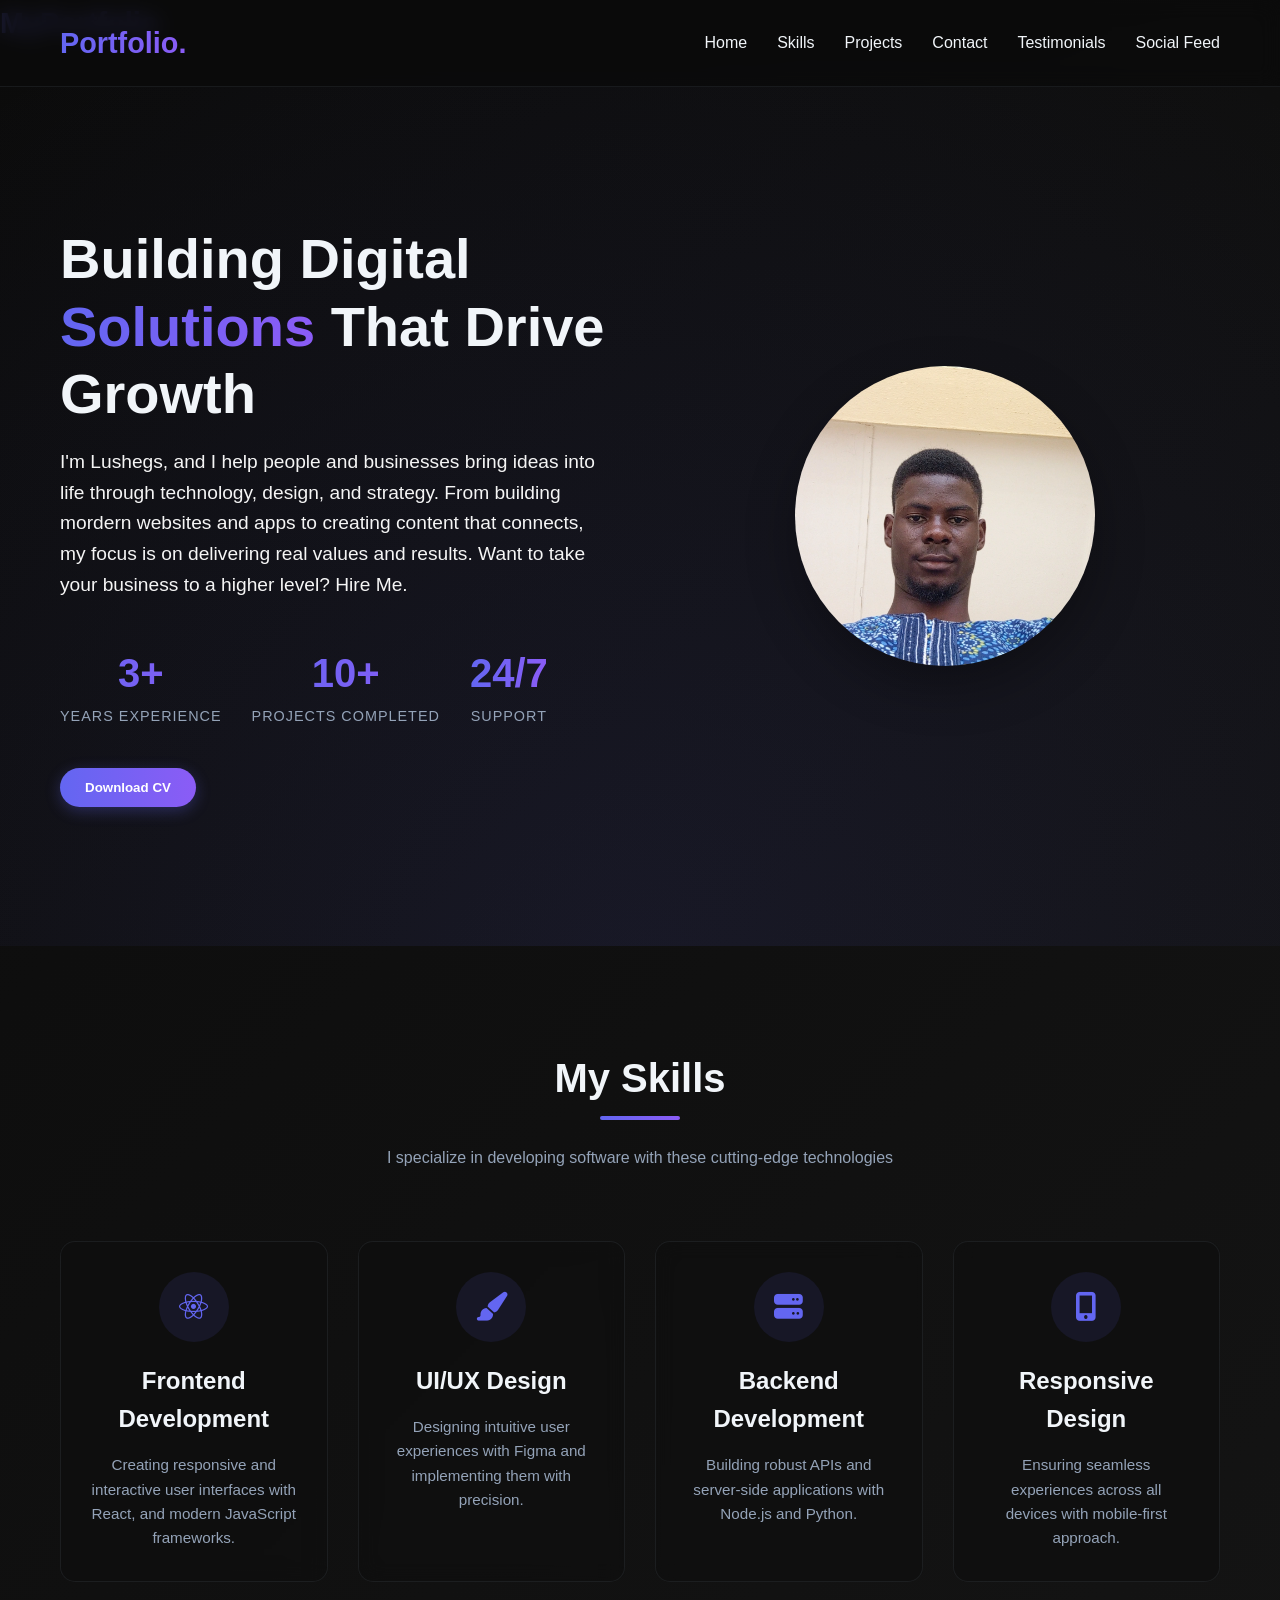
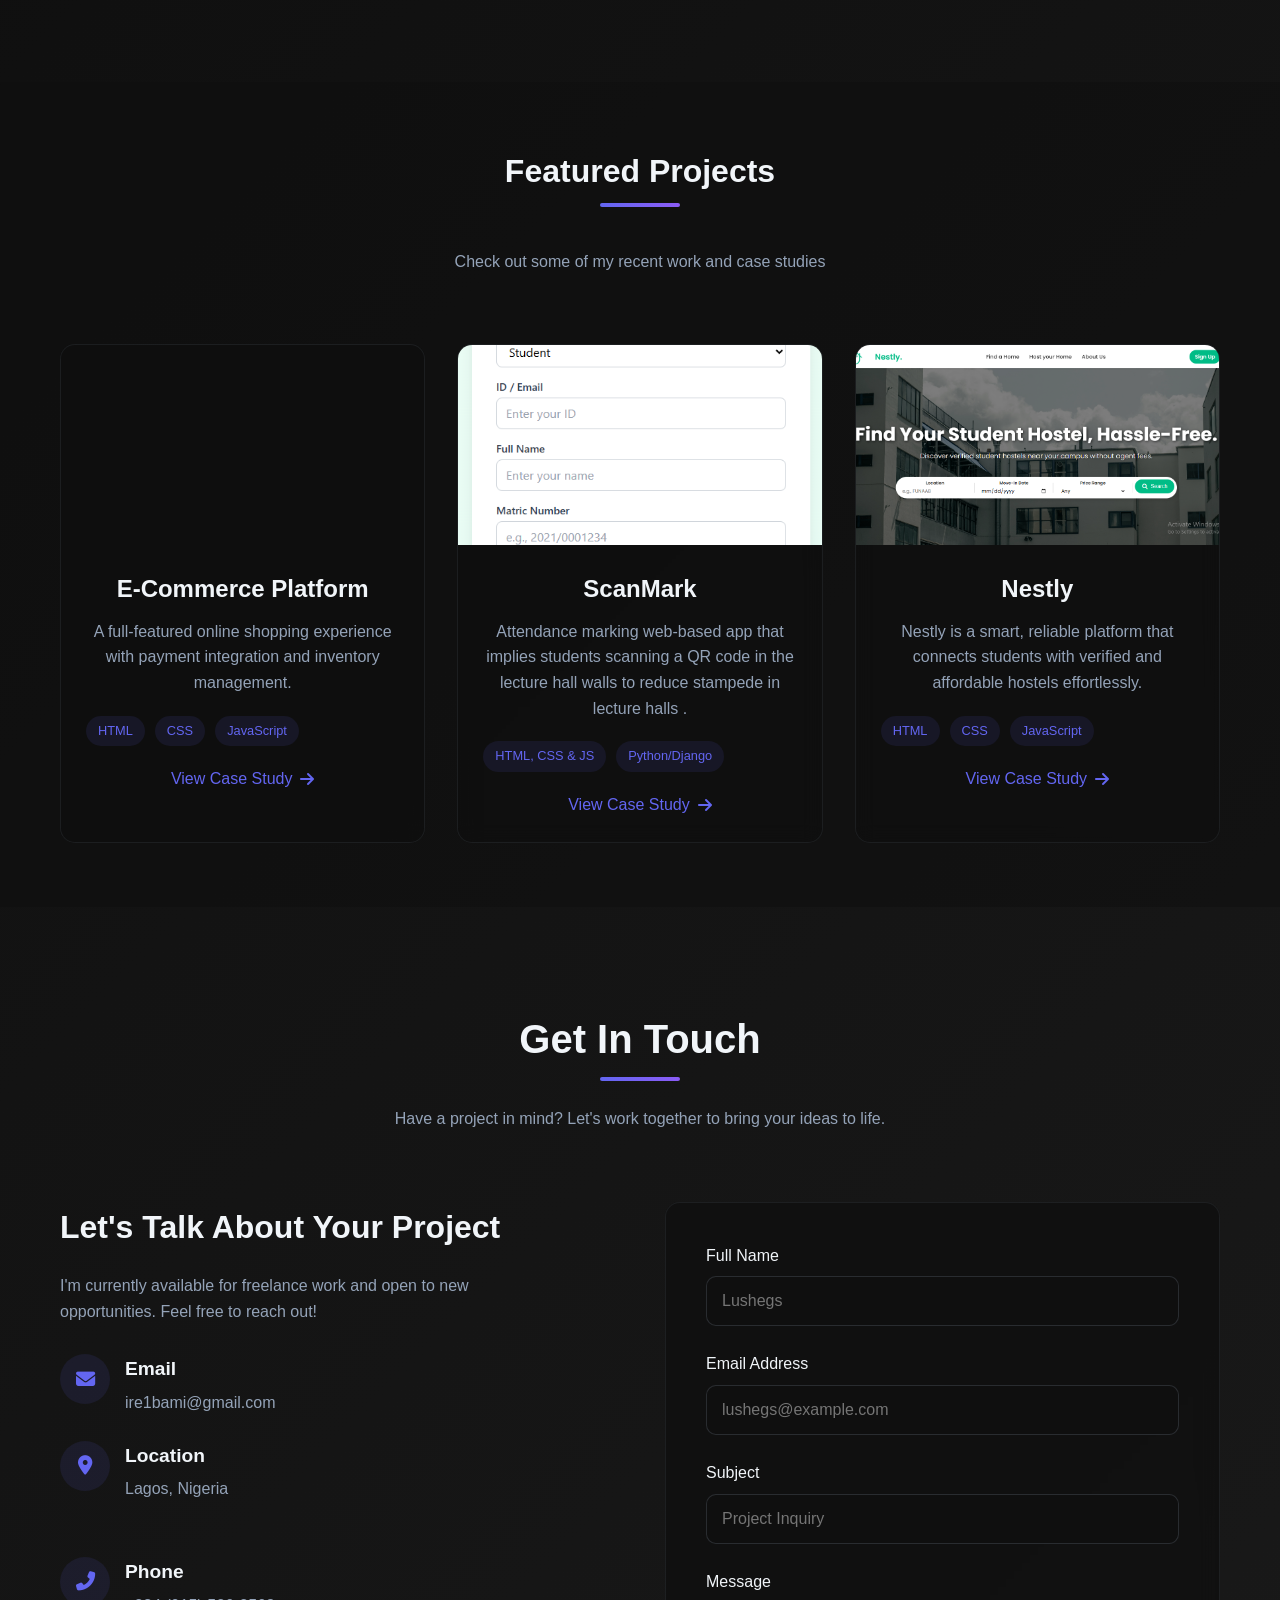
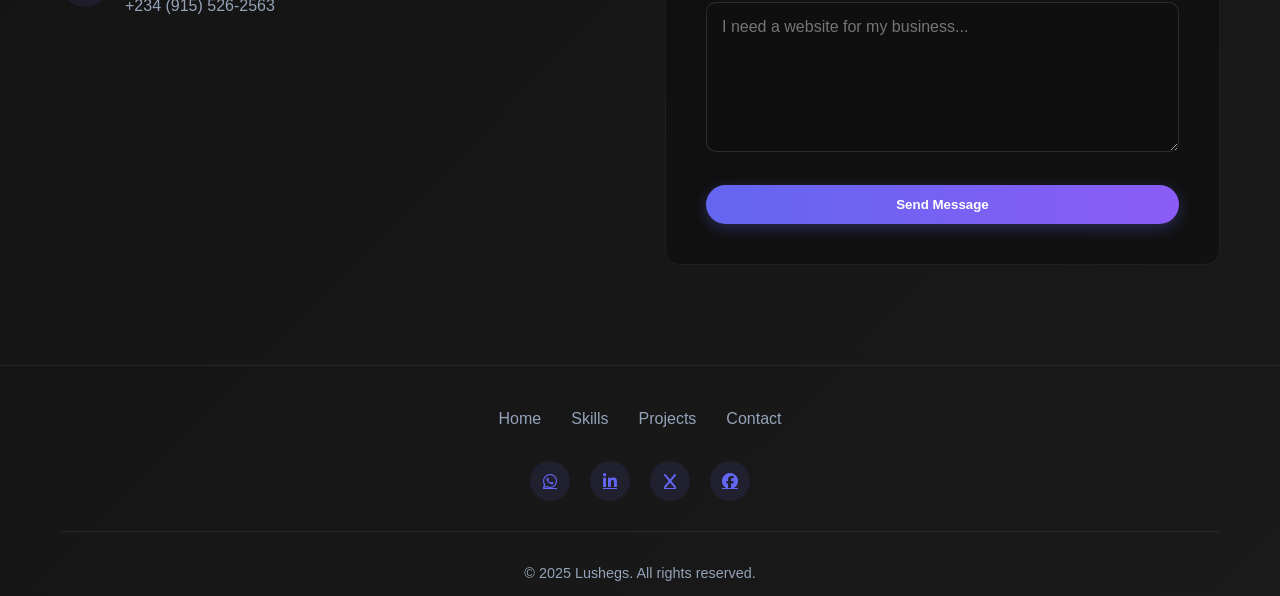
==== commit 94f1d69b: "Add files via upload" ====
--- a/index.html
+++ b/index.html
@@ -7,6 +7,8 @@
     <meta name="viewport" content="width=device-width, initial-scale=1.0">
     <title>Lushegs | Portfolio</title>
     <link rel="stylesheet" href="https://cdnjs.cloudflare.com/ajax/libs/font-awesome/6.4.0/css/all.min.css">
+   <link rel="icon" type="image/png" href="lushegs_20250316_165733_0000.png">
+
     <link
         href="https://fonts.googleapis.com/css2?family=Montserratwght@300;400;500;600;700&family=Space+Grotesk:wght@400;500;600;700&display=swap"
         rel="stylesheet">
@@ -899,6 +901,8 @@
                     <li><a href="#skills">Skills</a></li>
                     <li><a href="#projects">Projects</a></li>
                     <li><a href="#contact">Contact</a></li>
+                    <li><a href="testimonials.html">Testimonials</a></li>
+                    <li><a href="socialmedia.html">Social Feed</a></li>
                 </ul>
             </nav>
 
@@ -946,7 +950,7 @@
                 </div>
                 <div style="margin-top: 40px;">
 
-                    <button class="cta-button" onclick="window.location.href='';">
+                    <button class="cta-button" onclick="window.location.href='https://drive.google.com/file/d/1Pjy5mopBQ-M5NiEag2HV2eExudxEEX6m/view?usp=drivesdk';">
                         <stylebackground: none transparentborder 1px solid var(--secondary);>Download CV</style>
                     </button>
                 </div>
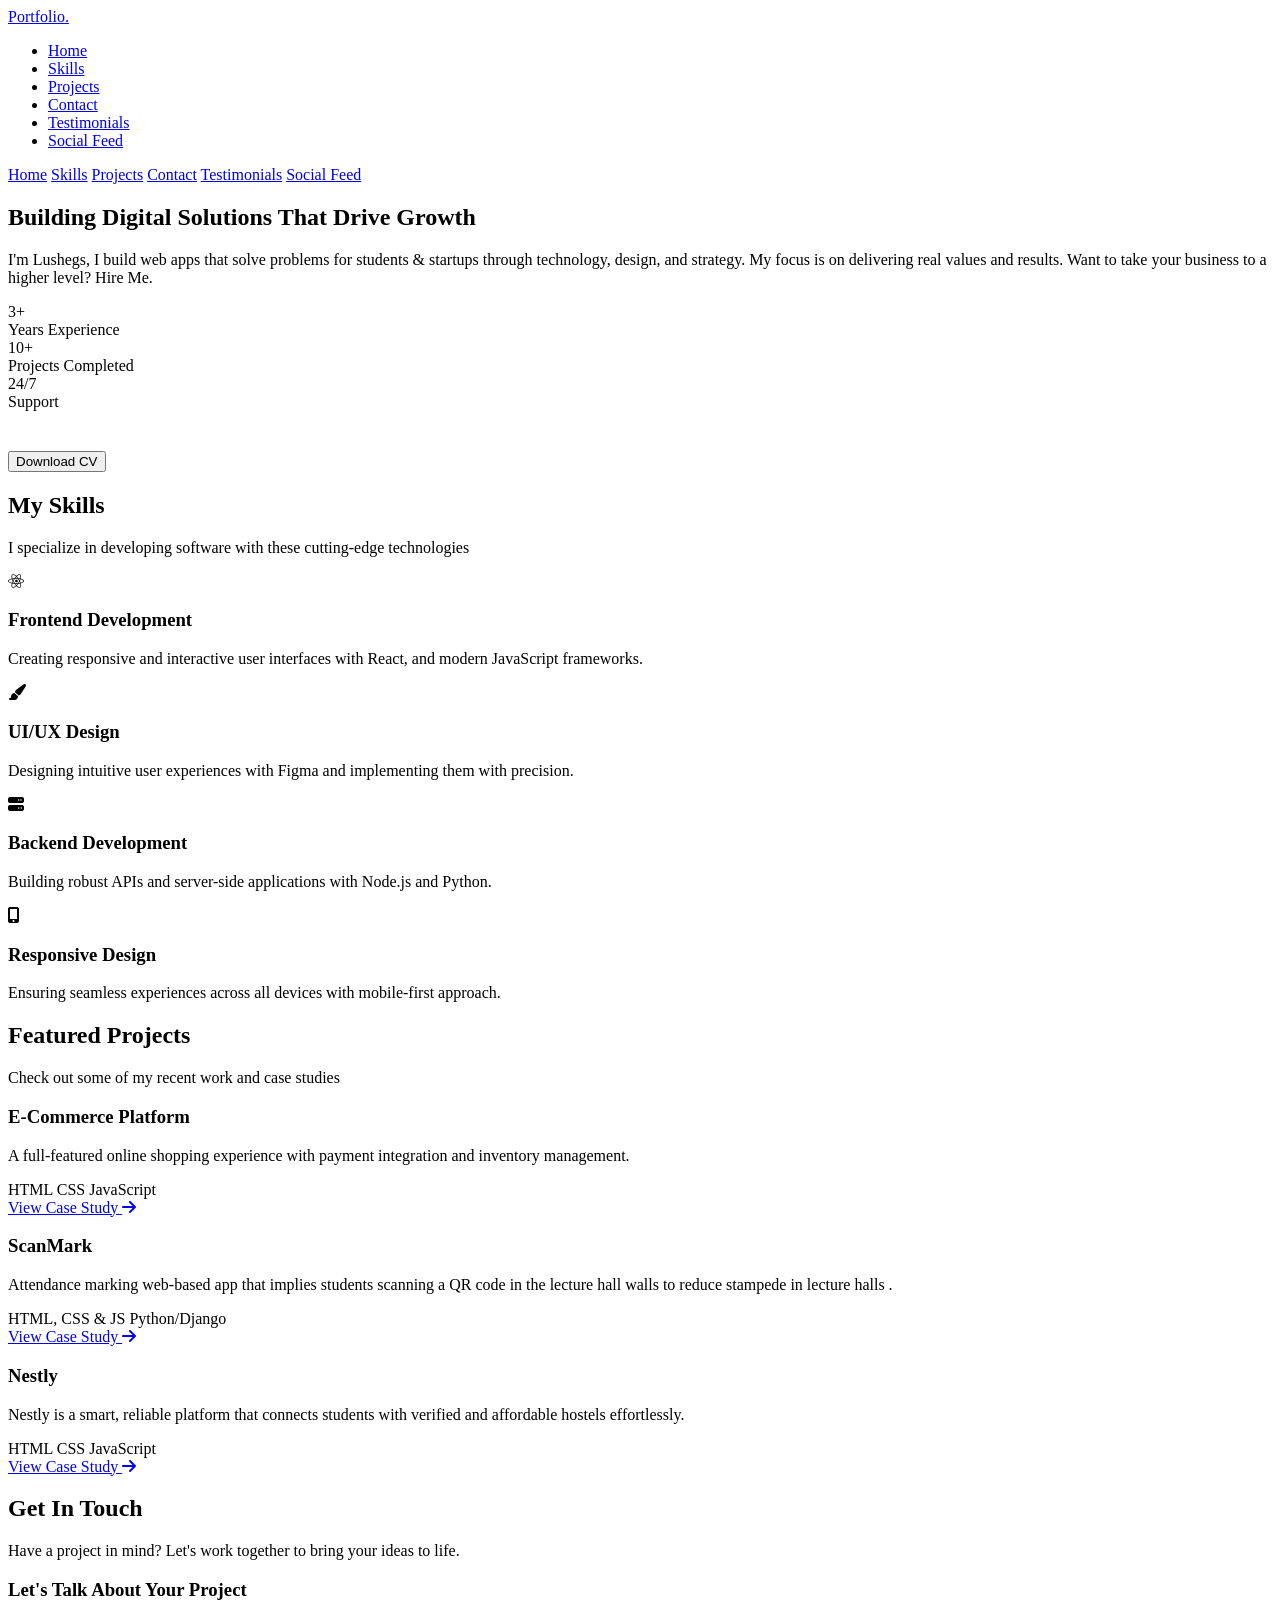
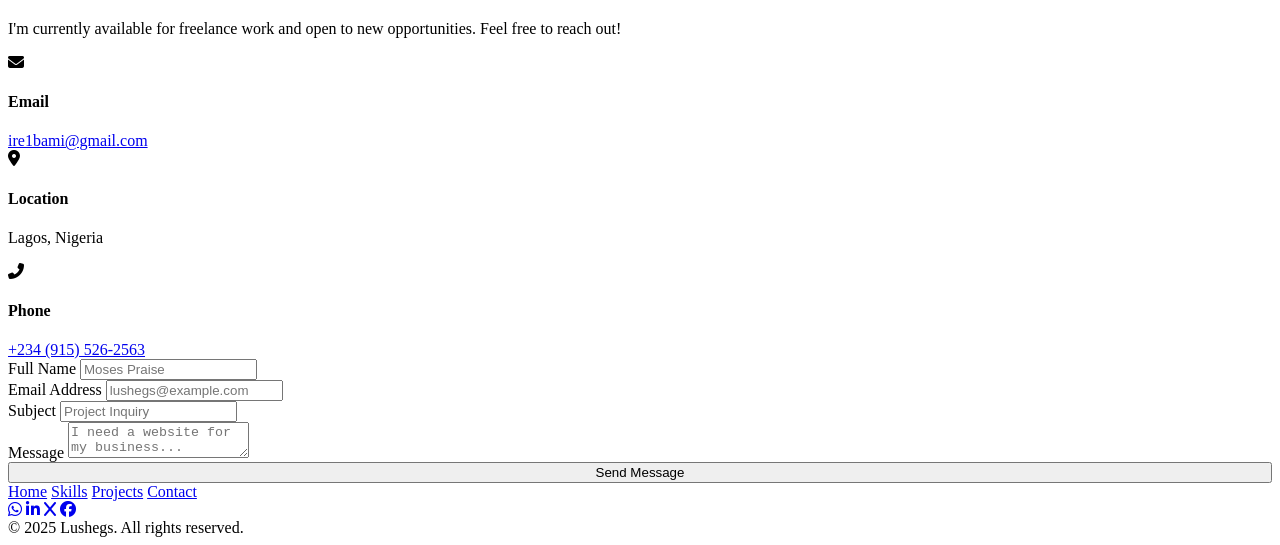
==== commit 582d0aab: "Add files via upload" ====
--- a/index.html
+++ b/index.html
@@ -8,887 +8,16 @@
     <title>Lushegs | Portfolio</title>
     <link rel="stylesheet" href="https://cdnjs.cloudflare.com/ajax/libs/font-awesome/6.4.0/css/all.min.css">
    <link rel="icon" type="image/png" href="lushegs_20250316_165733_0000.png">
-
+   <link rel="stylesheet" href="style.css">
+   
     <link
-        href="https://fonts.googleapis.com/css2?family=Montserratwght@300;400;500;600;700&family=Space+Grotesk:wght@400;500;600;700&display=swap"
+        href="https://fonts.googleapis.com/css2?family=Montserrat:wght@300;400;500;600;700&family=Space+Grotesk:wght@400;500;600;700&display=swap"
         rel="stylesheet">
-    <style>
-        :root {
-            --primary: #6366f1;
-            --primary-dark: #4f46e5;
-            --secondary: #8b5cf6;
-            --dark: #0f0f0f;
-            /* changed from #0f172a */
-            --darker: #0b0b0b;
-            /* changed from #0b1120 */
-            --light: #f1f5f9;
-            --gray: #94a3b8;
-            --success: #10b981;
-            --card-bg: rgba(15, 15, 15, 0.7);
-            /* adjusted to match black gradient tones */
-            --transition: all 0.3s cubic-bezier(0.175, 0.885, 0.32, 1.275);
-        }
-
-        * {
-            margin: 0;
-            padding: 0;
-            box-sizing: border-box;
-        }
-
-        body {
-            font-family: 'Montserrat', sans-serif;
-            background: linear-gradient(135deg, var(--darker), #1a1a1a);
-            /* black gradient */
-            color: var(--light);
-            line-height: 1.6;
-            overflow-x: hidden;
-            min-height: 100vh;
-        }
-
-        h1,
-        h2,
-        h3,
-        h4,
-        h5 {
-            font-family: 'Montserrat', sans-serif;
-            font-weight: 700;
-        }
-
-        .container {
-            width: 100%;
-            max-width: 1200px;
-            margin: 0 auto;
-            padding: 0 20px;
-        }
-
-        /* Header Styles */
-        header {
-            position: fixed;
-            top: 0;
-            left: 0;
-            width: 100%;
-            z-index: 1000;
-            padding: 20px 0;
-            backdrop-filter: blur(10px);
-            background: rgba(11, 11, 11, 0.8);
-            /* black tint */
-            border-bottom: 1px solid rgba(148, 163, 184, 0.1);
-            transition: var(--transition);
-        }
-
-        header.scrolled {
-            padding: 15px 0;
-            background: rgba(15, 15, 15, 0.95);
-            /* deeper black */
-        }
-
-        .header-content {
-            display: flex;
-            justify-content: space-between;
-            align-items: center;
-        }
-
-        .logo {
-            font-size: 1.8rem;
-            font-weight: 700;
-            background: linear-gradient(90deg, var(--primary), var(--secondary));
-            -webkit-background-clip: text;
-            background-clip: text;
-            -webkit-text-fill-color: transparent;
-            text-decoration: none;
-        }
-
-        nav ul {
-            display: flex;
-            list-style: none;
-            gap: 30px;
-        }
-
-        nav a {
-            color: var(--light);
-            text-decoration: none;
-            font-weight: 500;
-            position: relative;
-            padding: 5px 0;
-            transition: var(--transition);
-        }
-
-        nav a:hover {
-            color: var(--primary);
-        }
-
-        nav a::after {
-            content: '';
-            position: absolute;
-            bottom: 0;
-            left: 0;
-            width: 0;
-            height: 2px;
-            background: var(--primary);
-            transition: var(--transition);
-        }
-
-        nav a:hover::after {
-            width: 100%;
-        }
-
-        .cta-button {
-            background: linear-gradient(90deg, var(--primary), var(--secondary));
-            color: white;
-            border: none;
-            padding: 12px 25px;
-            border-radius: 30px;
-            font-weight: 600;
-            cursor: pointer;
-            transition: var(--transition);
-            font-family: 'Montserrat', sans-serif;
-            box-shadow: 0 4px 15px rgba(99, 102, 241, 0.3);
-        }
-
-        .cta-button:hover {
-            transform: translateY(-3px);
-            box-shadow: 0 6px 20px rgba(99, 102, 241, 0.4);
-        }
-
-        /* Hero Section */
-        .hero {
-            background: url("white.jpg") no-repeat center center/cover;
-            min-height: 100vh;
-            display: flex;
-            align-items: center;
-            padding: 120px 0 80px;
-            position: relative;
-            overflow: hidden;
-        }
-
-        .hero::before {
-            content: '';
-            position: absolute;
-            top: 25px;
-            left: -50%;
-            width: 200%;
-            height: 200%;
-            background: radial-gradient(circle, rgba(99, 102, 241, 0.1) 0%, transparent 70%);
-            z-index: -1;
-            animation: rotate 20s linear infinite;
-        }
-
-        @keyframes rotate {
-            from {
-                transform: rotate(0deg);
-            }
-
-            to {
-                transform: rotate(360deg);
-            }
-        }
-
-        .hero-content {
-            display: flex;
-            align-items: center;
-            gap: 60px;
-        }
-
-        .hero-text {
-            flex: 1;
-        }
-
-        .hero-image {
-            flex: 1;
-            display: flex;
-            justify-content: center;
-        }
-
-        .hero-image-placeholder {
-            width: 300px;
-            height: 300px;
-            border-radius: 50%;
-            background: url("IMG_202.webp") center/cover no-repeat;
-            position: relative;
-            overflow: hidden;
-            box-shadow: 0 20px 50px rgba(0, 0, 0, 0.3);
-            animation: float 6s ease-in-out infinite;
-        }
-
-        @keyframes float {
-            0% {
-                transform: translateY(0px);
-            }
-
-            50% {
-                transform: translateY(-20px);
-            }
-
-            100% {
-                transform: translateY(0px);
-            }
-        }
-
-        .hero-image-placeholder::before {
-            content: '';
-            position: absolute;
-            top: 180px;
-            right: -15px;
-            width: 300%;
-            height: 300px;
-            border-radius: 100px;
-            transform: rotate(0deg);
-        }
-
-        @keyframes shine {
-            0% {
-                transform: rotate(45deg) translateX(-100%);
-            }
-
-            100% {
-                transform: rotate(45deg) translateX(100%);
-            }
-        }
-
-        .hero h1 {
-            font-size: 3.5rem;
-            margin-bottom: 20px;
-            line-height: 1.2;
-        }
-
-        .hero h1 span {
-            background: linear-gradient(90deg, var(--primary), var(--secondary));
-            -webkit-background-clip: text;
-            background-clip: text;
-            -webkit-text-fill-color: transparent;
-        }
-
-        .hero p {
-            font-size: 1.2rem;
-            color: whitesmoke;
-            margin-bottom: 30px;
-            max-width: 600px;
-        }
-
-        .hero-stats {
-            display: flex;
-            gap: 30px;
-            margin-top: 40px;
-        }
-
-        .stat-item {
-            text-align: center;
-        }
-
-        .stat-value {
-            font-size: 2.5rem;
-            font-weight: 700;
-            background: linear-gradient(90deg, var(--primary), var(--secondary));
-            -webkit-background-clip: text;
-            background-clip: text;
-            -webkit-text-fill-color: transparent;
-        }
-
-        .stat-label {
-            font-size: 0.9rem;
-            color: var(--gray);
-            text-transform: uppercase;
-            letter-spacing: 1px;
-        }
-
-        /* Skills Section */
-        .skills {
-            padding: 100px 0;
-        }
-
-        .section-header {
-            text-align: center;
-            margin-bottom: 70px;
-        }
-
-        .section-header h2 {
-            font-size: 2.5rem;
-            margin-bottom: 15px;
-            position: relative;
-            display: inline-block;
-        }
-
-        .section-header h2::after {
-            content: '';
-            position: absolute;
-            bottom: -10px;
-            left: 50%;
-            transform: translateX(-50%);
-            width: 80px;
-            height: 4px;
-            background: linear-gradient(90deg, var(--primary), var(--secondary));
-            border-radius: 2px;
-        }
-
-        .section-header p {
-            color: var(--gray);
-            max-width: 600px;
-            margin: 20px auto 0;
-        }
-
-        .skills-grid {
-            display: grid;
-            grid-template-columns: repeat(auto-fill, minmax(250px, 1fr));
-            gap: 30px;
-        }
-
-        .skill-card {
-            background: var(--card-bg);
-            border-radius: 15px;
-            padding: 30px;
-            text-align: center;
-            transition: var(--transition);
-            border: 1px solid rgba(148, 163, 184, 0.1);
-            backdrop-filter: blur(10px);
-        }
-
-        .skill-card:hover {
-            transform: translateY(-10px);
-            box-shadow: 0 10px 30px rgba(0, 0, 0, 0.2);
-            border-color: rgba(99, 102, 241, 0.3);
-        }
-
-        .skill-icon {
-            width: 70px;
-            height: 70px;
-            margin: 0 auto 20px;
-            display: flex;
-            align-items: center;
-            justify-content: center;
-            background: rgba(99, 102, 241, 0.1);
-            border-radius: 50%;
-            font-size: 1.8rem;
-            color: var(--primary);
-        }
-
-        .skill-card h3 {
-            font-size: 1.5rem;
-            margin-bottom: 15px;
-        }
-
-        .skill-card p {
-            color: var(--gray);
-            font-size: 0.95rem;
-        }
-
-        /* Projects Section */
-        .projects {
-            padding: 100px 0;
-            background: rgba(15, 15, 15, 0.5);
-            /* black overlay */
-        }
-
-        .projects-grid {
-            display: grid;
-            grid-template-columns: repeat(auto-fill, minmax(350px, 1fr));
-            gap: 30px;
-        }
-
-        .project-card {
-            background: var(--card-bg);
-            border-radius: 15px;
-            overflow: hidden;
-            transition: var(--transition);
-            border: 1px solid rgba(148, 163, 184, 0.1);
-            backdrop-filter: blur(10px);
-        }
-
-        .project-card:hover {
-            transform: translateY(-10px);
-            box-shadow: 0 20px 40px rgba(0, 0, 0, 0.3);
-        }
-
-        .project-image {
-            height: 200px;
-            background: linear-gradient(135deg, var(--dark), #262626);
-            /* black gradient */
-            position: relative;
-            overflow: hidden;
-        }
-
-        .project-image::before {
-            content: '';
-            position: absolute;
-            top: 0;
-            left: 0;
-            width: 100%;
-            height: 100%;
-            background-size: 500px 500px;
-        }
-
-        .project-content {
-            padding: 25px;
-        }
-
-        .project-content h3 {
-            font-size: 1.5rem;
-            margin-bottom: 10px;
-        }
-
-        .project-content p {
-            color: var(--gray);
-            margin-bottom: 20px;
-        }
-
-        .project-tags {
-            display: flex;
-            flex-wrap: wrap;
-            gap: 10px;
-            margin-bottom: 20px;
-        }
-
-        .project-tag {
-            background: rgba(99, 102, 241, 0.1);
-            color: var(--primary);
-            padding: 5px 12px;
-            border-radius: 20px;
-            font-size: 0.8rem;
-            font-weight: 500;
-        }
-
-        .project-link {
-            display: inline-flex;
-            align-items: center;
-            gap: 8px;
-            color: var(--primary);
-            text-decoration: none;
-            font-weight: 500;
-            transition: var(--transition);
-        }
-
-        .project-link:hover {
-            gap: 12px;
-        }
-
-        /* Contact Section */
-        .contact {
-            padding: 100px 0;
-        }
-
-        .contact-container {
-            display: grid;
-            grid-template-columns: 1fr 1fr;
-            gap: 50px;
-        }
-
-        .contact-info h3 {
-            font-size: 2rem;
-            margin-bottom: 20px;
-        }
-
-        .contact-info p {
-            color: var(--gray);
-            margin-bottom: 30px;
-            max-width: 500px;
-        }
-
-        .contact-details {
-            margin-bottom: 40px;
-        }
-
-        .contact-item {
-            display: flex;
-            align-items: flex-start;
-            gap: 15px;
-            margin-bottom: 25px;
-        }
-
-        .contact-icon {
-            width: 50px;
-            height: 50px;
-            border-radius: 50%;
-            background: rgba(99, 102, 241, 0.1);
-            display: flex;
-            align-items: center;
-            justify-content: center;
-            font-size: 1.2rem;
-            color: var(--primary);
-            flex-shrink: 0;
-        }
-
-        .contact-text h4 {
-            font-size: 1.2rem;
-            margin-bottom: 5px;
-        }
-
-        .contact-text p,
-        .contact-text a {
-            color: var(--gray);
-            text-decoration: none;
-            transition: var(--transition);
-        }
-
-        .contact-text a:hover {
-            color: var(--primary);
-        }
-
-        .social-links {
-            display: flex;
-            gap: 15px;
-        }
-
-        .social-link {
-            width: 45px;
-            height: 45px;
-            border-radius: 50%;
-            background: rgba(99, 102, 241, 0.1);
-            display: flex;
-            align-items: center;
-            justify-content: center;
-            color: var(--primary);
-            font-size: 1.2rem;
-            transition: var(--transition);
-        }
-
-        .social-link:hover {
-            background: var(--primary);
-            color: white;
-            transform: translateY(-5px);
-        }
-
-        .contact-form {
-            background: var(--card-bg);
-            border-radius: 15px;
-            padding: 40px;
-            border: 1px solid rgba(148, 163, 184, 0.1);
-            backdrop-filter: blur(10px);
-        }
-
-        .form-group {
-            margin-bottom: 25px;
-        }
-
-        .form-group label {
-            display: block;
-            margin-bottom: 8px;
-            font-weight: 500;
-        }
-
-        .form-control {
-            width: 100%;
-            padding: 15px;
-            background: rgba(15, 15, 15, 0.5);
-            /* black tint */
-            border: 1px solid rgba(148, 163, 184, 0.2);
-            border-radius: 10px;
-            color: var(--light);
-            font-family: 'Inter', sans-serif;
-            font-size: 1rem;
-            transition: var(--transition);
-        }
-
-        .form-control:focus {
-            outline: none;
-            border-color: var(--primary);
-            box-shadow: 0 0 0 3px rgba(99, 102, 241, 0.2);
-        }
-
-        textarea.form-control {
-            min-height: 150px;
-            resize: vertical;
-        }
-
-        /* Footer */
-        footer {
-            padding: 10px 0 10px;
-            border-top: 1px solid rgba(148, 163, 184, 0.1);
-        }
-
-        .footer-content {
-            display: flex;
-            flex-direction: column;
-            align-items: center;
-            text-align: center;
-        }
-
-        .footer-logo {
-            font-size: 2rem;
-            font-weight: 700;
-            background: linear-gradient(90deg, var(--primary), var(--secondary));
-            -webkit-background-clip: text;
-            background-clip: text;
-            -webkit-text-fill-color: transparent;
-            margin-bottom: 20px;
-        }
-
-        .footer-links {
-            display: flex;
-            gap: 30px;
-            margin: 30px 0;
-        }
-
-        .footer-links a {
-            color: var(--gray);
-            text-decoration: none;
-            transition: var(--transition);
-        }
-
-        .footer-links a:hover {
-            color: var(--primary);
-        }
-
-        .footer-social {
-            display: flex;
-            gap: 20px;
-            margin-bottom: 30px;
-        }
-
-        .footer-social a {
-            width: 40px;
-            height: 40px;
-            border-radius: 50%;
-            background: rgba(99, 102, 241, 0.1);
-            display: flex;
-            align-items: center;
-            justify-content: center;
-            color: var(--primary);
-            transition: var(--transition);
-        }
-
-        .footer-social a:hover {
-            background: var(--primary);
-            color: white;
-            transform: translateY(-3px);
-        }
-
-        .copyright {
-            color: var(--gray);
-            font-size: 0.9rem;
-            padding-top: 30px;
-            border-top: 1px solid rgba(148, 163, 184, 0.1);
-            width: 100%;
-        }
-
-        /* Responsive Design */
-        @media (max-width: 992px) {
-            .hero-content {
-                flex-direction: column;
-                text-align: center;
-            }
-
-            .hero-text {
-                display: flex;
-                flex-direction: column;
-                align-items: center;
-            }
-
-            .hero-stats {
-                justify-content: center;
-            }
-
-            .contact-container {
-                grid-template-columns: 1fr;
-            }
-
-            .footer-links {
-                flex-wrap: wrap;
-                justify-content: center;
-            }
-        }
-
-        @media (max-width: 576px) {
-            .hero h1 {
-                font-size: 2.2rem;
-            }
-
-            .hero-image-placeholder {
-                width: 250px;
-                height: 250px;
-            }
-
-            .hero-stats {
-                flex-wrap: wrap;
-                gap: 20px;
-            }
-
-            .skills-grid {
-                grid-template-columns: 1fr;
-            }
-
-            .contact-form {
-                padding: 25px;
-            }
-        }
-
-        /* Animation Classes */
-        .fade-in {
-            opacity: 0;
-            transform: translateY(20px);
-            transition: opacity 0.6s ease-out, transform 0.6s ease-out;
-        }
-
-        .fade-in.appear {
-            opacity: 1;
-            transform: translateY(0);
-        }
-
-    
-
-        .projects {
-            padding: 4rem 2rem;
-            text-align: center;
-        }
-
-        .projects h2 {
-            font-size: 2rem;
-            margin-bottom: 2rem;
-        }
-
-        .projects-grid {
-            display: grid;
-            grid-template-columns: repeat(auto-fit, minmax(280px, 1fr));
-            gap: 2rem;
-        }
-
-
-        .project-card:hover {
-            transform: translateY(-5px);
-            box-shadow: 0 8px 20px rgba(0, 0, 0, 0.15);
-        }
-
-        .project-image {
-            width: 100%;
-            height: 200px;
-            background-size: cover;
-            background-position: center;
-        }
-
-        /* Dropdown container */
-        .dropdown {
-            position: relative;
-        }
-
-        /* Hide desktop nav on small screens */
-        .desktop-nav {
-            display: flex;
-        }
-
-        @media (max-width: 768px) {
-            .desktop-nav {
-                display: none;
-            }
-        }
-
-        /* Hamburger */
-        .menu-toggle {
-            width: 30px;
-            height: 22px;
-            display: none;
-            flex-direction: column;
-            justify-content: space-between;
-            cursor: pointer;
-            z-index: 1100;
-        }
-
-        .menu-toggle span {
-            display: block;
-            height: 3px;
-            background: var(--light);
-            border-radius: 3px;
-            transition: 0.4s;
-        }
-
-        .menu-toggle.active span:nth-child(1) {
-            transform: rotate(45deg) translateY(9px);
-        }
-
-        .menu-toggle.active span:nth-child(2) {
-            opacity: 0;
-        }
-
-        .menu-toggle.active span:nth-child(3) {
-            transform: rotate(-45deg) translateY(-9px);
-        }
-
-        @media (max-width: 768px) {
-            .menu-toggle {
-                display: flex;
-            }
-        }
-
-        /* Side Menu */
-        .side-menu {
-            position: fixed;
-            top: 0;
-            right: -100%;
-            height: 100vh;
-            width: 70%;
-            max-width: 280px;
-            background: rgba(11, 11, 11, 0.95);
-            backdrop-filter: blur(12px);
-            display: flex;
-            flex-direction: column;
-            align-items: center;
-            justify-content: center;
-            gap: 2rem;
-            transition: right 0.4s ease;
-            z-index: 1000;
-        }
-
-        .side-menu a {
-            font-size: 1.2rem;
-            color: var(--light);
-            text-decoration: none;
-            opacity: 0;
-            transform: translateX(30px);
-            transition: opacity 0.4s ease, transform 0.4s ease;
-        }
-
-        .side-menu.active {
-            right: 0;
-        }
-
-        .side-menu.active a {
-            opacity: 1;
-            transform: translateX(0);
-        }
-
-        .side-menu.active a:nth-child(1) {
-            transition-delay: 0.1s;
-        }
-
-        .side-menu.active a:nth-child(2) {
-            transition-delay: 0.2s;
-        }
-
-        .side-menu.active a:nth-child(3) {
-            transition-delay: 0.3s;
-        }
-
-        .side-menu.active a:nth-child(4) {
-            transition-delay: 0.4s;
-        }
-
-        /* Overlay */
-        .overlay {
-            position: fixed;
-            top: 0;
-            left: 0;
-            width: 100%;
-            height: 100vh;
-            background: rgba(0, 0, 0, 0.6);
-            opacity: 0;
-            visibility: hidden;
-            transition: 0.3s ease;
-            z-index: 900;
-        }
-
-        .overlay.active {
-            opacity: 1;
-            visibility: visible;
-        }
-    </style>
+
+
 </head>
 
 <body>
-    <!-- Custom Cursor -->
-    <div class="cursor"></div>
-    <div class="cursor-follower"></div>
-    <nav class="navbar">
-        <div class="logo">MyPortfolio</div>
-
-        </div>
-    </nav>
     <!-- Replace your current <header> block with this -->
     <header id="header">
         <div class="container header-content">
@@ -921,6 +50,8 @@
         <a href="#skills">Skills</a>
         <a href="#projects">Projects</a>
         <a href="#contact">Contact</a>
+        <a href="testimonials.html">Testimonials</a>
+        <a href="socialmedia.html">Social Feed</a>
     </div>
 
     <!-- Overlay -->
@@ -931,8 +62,8 @@
         <div class="container hero-content">
             <div class="hero-text fade-in">
                 <h1>Building Digital <span>Solutions</span> That Drive Growth</h1>
-                <p>I'm Lushegs, and I help people and businesses bring ideas into life through technology, design, and
-                    strategy. From building mordern websites and apps to creating content that connects, my focus is on
+                <p>I'm Lushegs, I build web apps that solve problems for students & startups through technology, design, and
+                    strategy. My focus is on
                     delivering real values and results. Want to take your business to a higher level? Hire Me.</p>
                 <div class="hero-stats">
                     <div class="stat-item">
@@ -1107,27 +238,33 @@
 
                     </div>
                 </div>
-                <div class="contact-form fade-in">
-                    <form id="contactForm">
-                        <div class="form-group">
-                            <label for="name">Full Name</label>
-                            <input type="text" id="name" class="form-control" placeholder="Lushegs" required>
-                        </div>
-                        <div class="form-group">
-                            <label for="email">Email Address</label>
-                            <input type="email" id="email" class="form-control" placeholder="lushegs@example.com"
-                                required>
-                        </div>
-                        <div class="form-group">
-                            <label for="subject">Subject</label>
-                            <input type="text" id="subject" class="form-control" placeholder="Project Inquiry" required>
-                        </div>
-                        <div class="form-group">
-                            <label for="message">Message</label>
-                            <textarea id="message" class="form-control"
-                                placeholder="I need a website for my business..." required></textarea>
-                        </div>
-                        <button type="submit" class="cta-button" style="width: 100%;">Send Message</button>
+<div class="contact-form fade-in">
+    <form action="https://formspree.io/f/xpwoggqo" method="POST">
+        
+        <div class="form-group">
+            <label for="name">Full Name</label>
+            <input type="text" id="name" name="name" class="form-control" placeholder="Moses Praise" required>
+        </div>
+
+        <div class="form-group">
+            <label for="email">Email Address</label>
+            <input type="email" id="email" name="_replyto" class="form-control" placeholder="lushegs@example.com" required>
+        </div>
+
+        <div class="form-group">
+            <label for="subject">Subject</label>
+            <input type="text" id="subject" name="subject" class="form-control" placeholder="Project Inquiry" required>
+        </div>
+
+        <div class="form-group">
+            <label for="message">Message</label>
+            <textarea id="message" name="message" class="form-control"
+                placeholder="I need a website for my business..." required></textarea>
+        </div>
+
+        <button type="submit" class="cta-button" style="width: 100%;">Send Message</button>
+    </form>
+</div>                        
                     </form>
                 </div>
             </div>
@@ -1158,85 +295,7 @@
         </div>
     </footer>
 
-    <script>
-        // Custom cursor effect
-        const cursor = document.querySelector('.cursor');
-        const follower = document.querySelector('.cursor-follower');
-
-        document.addEventListener('mousemove', (e) => {
-            cursor.style.left = e.clientX + 'px';
-            cursor.style.top = e.clientY + 'px';
-            follower.style.left = e.clientX + 'px';
-            follower.style.top = e.clientY + 'px';
-        });
-
-        document.addEventListener('mousedown', () => {
-            cursor.style.transform = 'scale(0.8)';
-            follower.style.transform = 'scale(0.8)';
-        });
-
-        document.addEventListener('mouseup', () => {
-            cursor.style.transform = 'scale(1)';
-            follower.style.transform = 'scale(1)';
-        });
-
-        // Header scroll effect
-        const header = document.getElementById('header');
-        window.addEventListener('scroll', () => {
-            if (window.scrollY > 50) {
-                header.classList.add('scrolled');
-            } else {
-                header.classList.remove('scrolled');
-            }
-        });
-
-        // Fade in animation on scroll
-        const fadeElements = document.querySelectorAll('.fade-in');
-
-        const appearOptions = {
-            threshold: 0.15,
-            rootMargin: "0px 0px -100px 0px"
-        };
-
-        const appearOnScroll = new IntersectionObserver((entries, appearOnScroll) => {
-            entries.forEach(entry => {
-                if (!entry.isIntersecting) return;
-                entry.target.classList.add('appear');
-                appearOnScroll.unobserve(entry.target);
-            });
-        }, appearOptions);
-
-        fadeElements.forEach(element => {
-            appearOnScroll.observe(element);
-        });
-
-        // Form submission
-        const contactForm = document.getElementById('contactForm');
-        contactForm.addEventListener('submit', (e) => {
-            e.preventDefault();
-            alert('Thank you for your message! I will get back to you soon.');
-            contactForm.reset();
-        });
-
-        const menuToggle = document.getElementById('menuToggle');
-        const sideMenu = document.getElementById('sideMenu');
-        const overlay = document.getElementById('overlay');
-
-        menuToggle.addEventListener('click', () => {
-            menuToggle.classList.toggle('active');
-            sideMenu.classList.toggle('active');
-            overlay.classList.toggle('active');
-        });
-
-        overlay.addEventListener('click', () => {
-            menuToggle.classList.remove('active');
-            sideMenu.classList.remove('active');
-            overlay.classList.remove('active');
-        });
-
-
-
-    </script>
 </body>
+<script src="main.js"></script>
 
 </html>
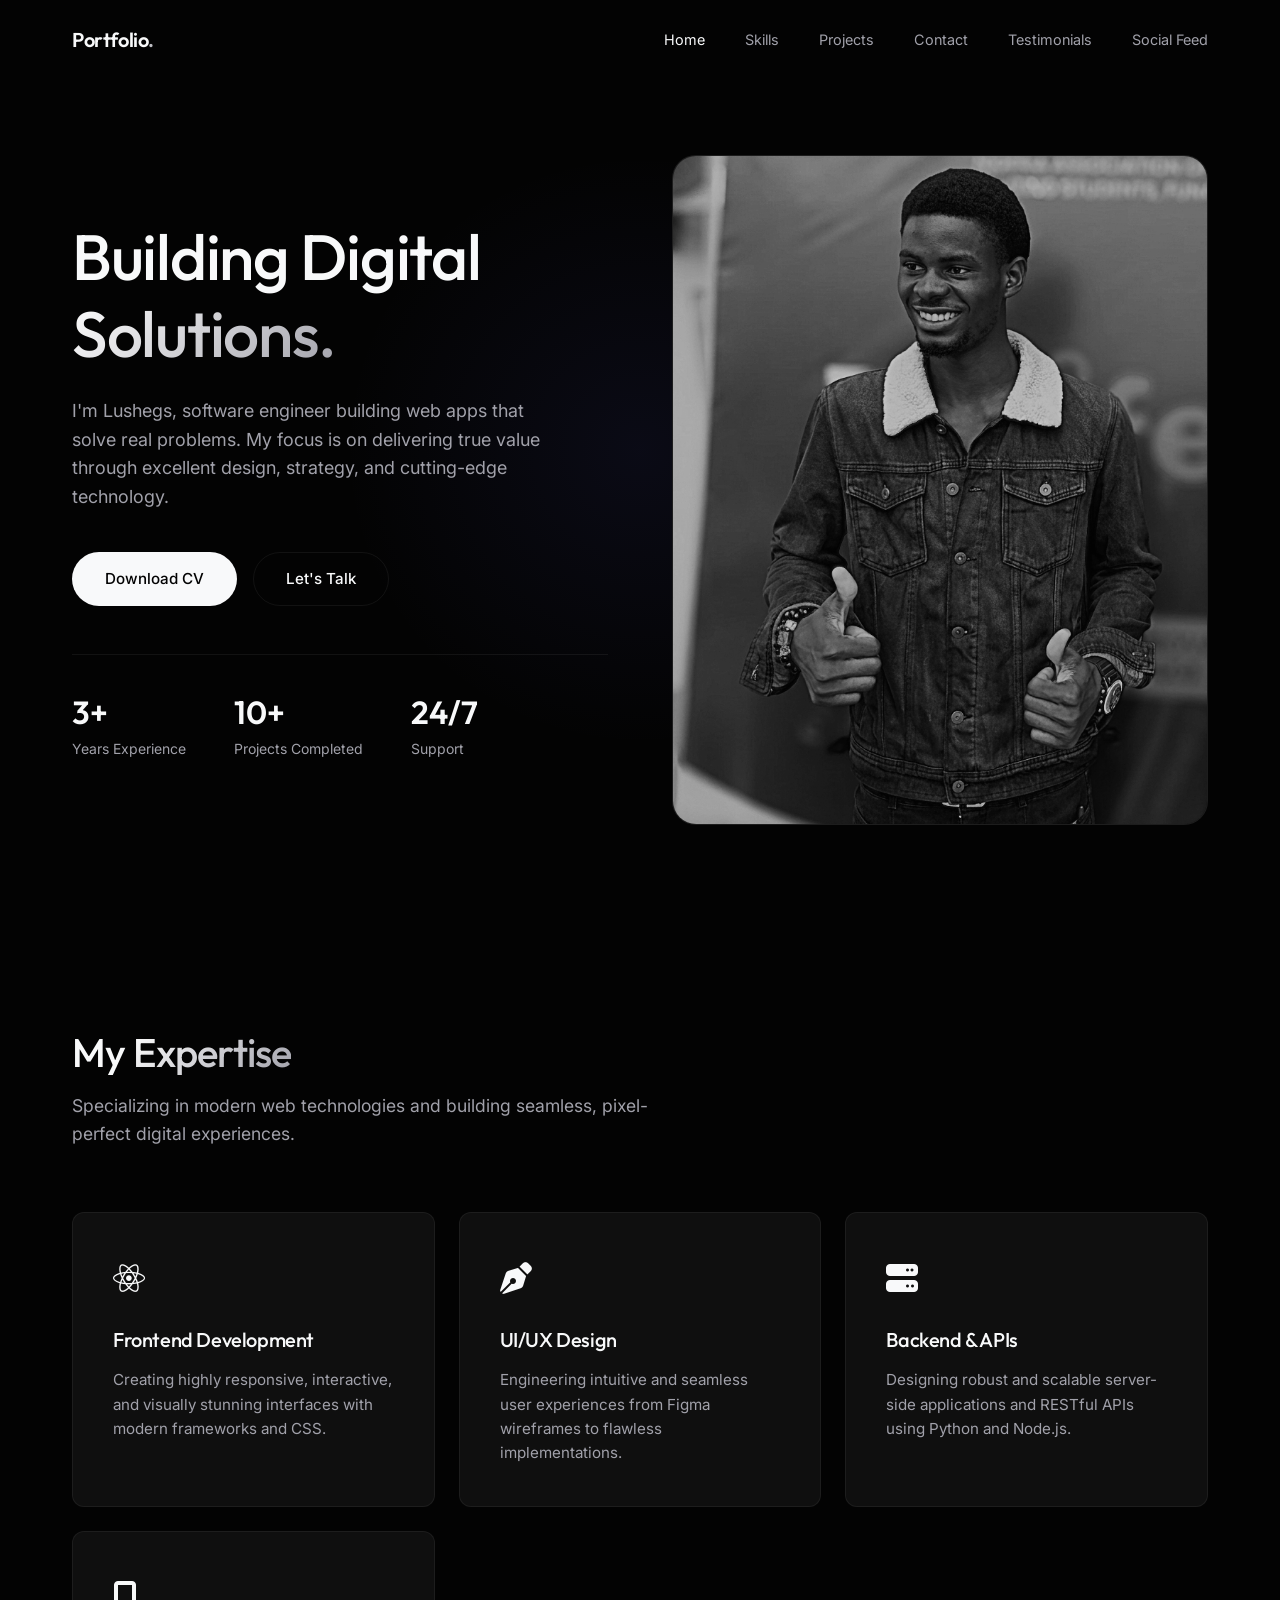
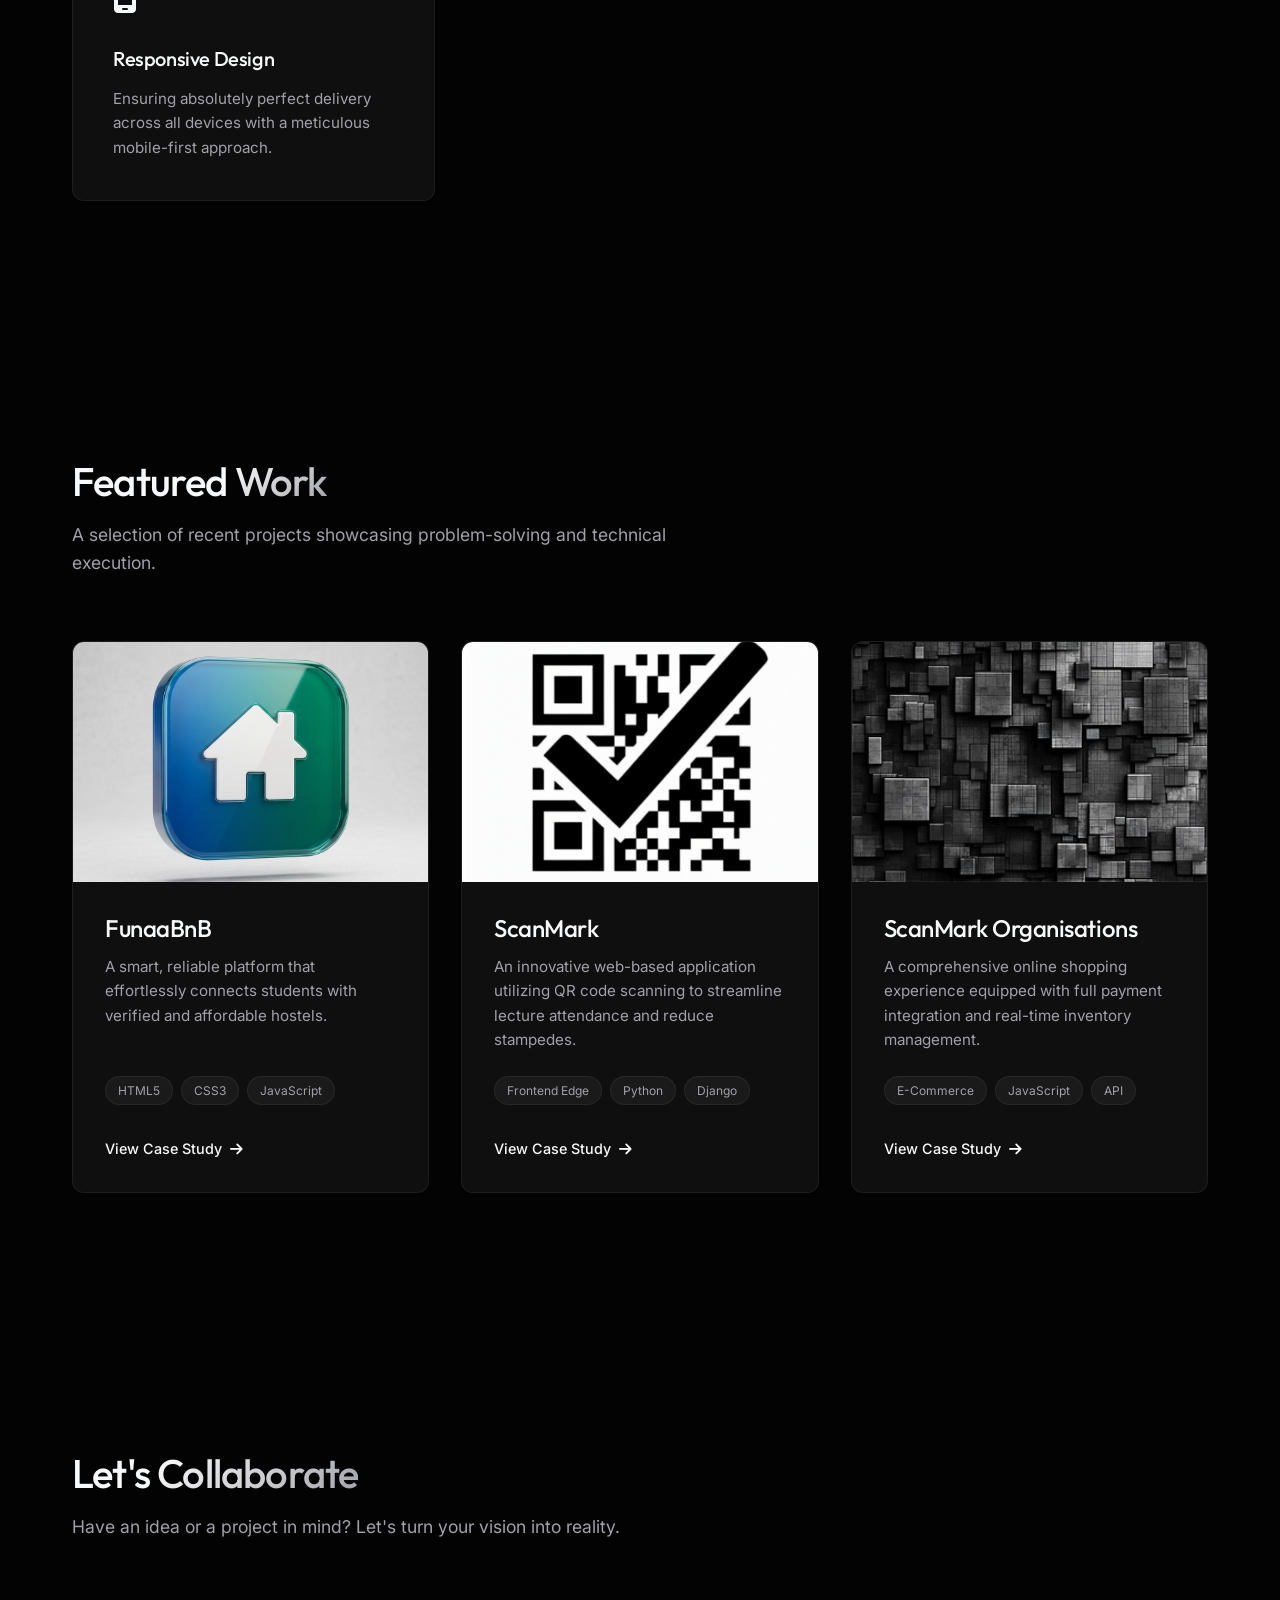
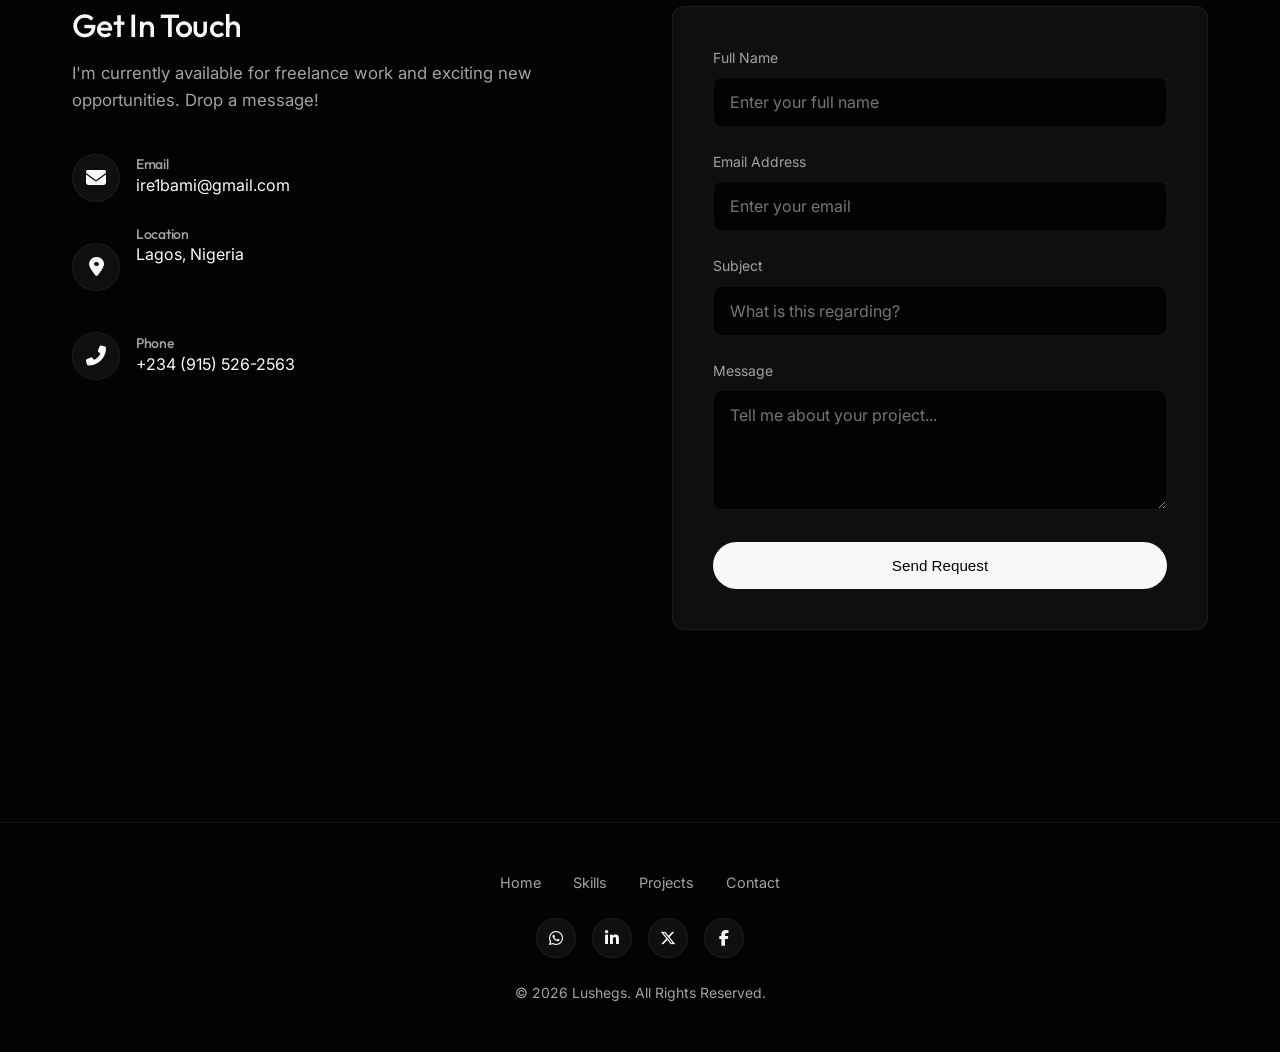
==== commit 1950496b: "Add files via upload" ====
--- a/index.html
+++ b/index.html
@@ -1,301 +1,309 @@
-
-<!DOCTYPE html>
-<html lang="en">
-
-<head>
-    <meta charset="UTF-8">
-    <meta name="viewport" content="width=device-width, initial-scale=1.0">
-    <title>Lushegs | Portfolio</title>
-    <link rel="stylesheet" href="https://cdnjs.cloudflare.com/ajax/libs/font-awesome/6.4.0/css/all.min.css">
-   <link rel="icon" type="image/png" href="lushegs_20250316_165733_0000.png">
-   <link rel="stylesheet" href="style.css">
-   
-    <link
-        href="https://fonts.googleapis.com/css2?family=Montserrat:wght@300;400;500;600;700&family=Space+Grotesk:wght@400;500;600;700&display=swap"
-        rel="stylesheet">
-
-
-</head>
-
-<body>
-    <!-- Replace your current <header> block with this -->
-    <header id="header">
-        <div class="container header-content">
-            <a href="#" class="logo">Portfolio<span>.</span></a>
-
-            <!-- Desktop Nav -->
-            <nav class="desktop-nav">
-                <ul>
-                    <li><a href="#home">Home</a></li>
-                    <li><a href="#skills">Skills</a></li>
-                    <li><a href="#projects">Projects</a></li>
-                    <li><a href="#contact">Contact</a></li>
-                    <li><a href="testimonials.html">Testimonials</a></li>
-                    <li><a href="socialmedia.html">Social Feed</a></li>
-                </ul>
-            </nav>
-
-            <!-- Hamburger (Mobile Only) -->
-            <div class="menu-toggle" id="menuToggle">
-                <span></span>
-                <span></span>
-                <span></span>
-            </div>
-        </div>
-    </header>
-
-    <!-- Mobile Side Menu -->
-    <div class="side-menu" id="sideMenu">
-        <a href="#home">Home</a>
-        <a href="#skills">Skills</a>
-        <a href="#projects">Projects</a>
-        <a href="#contact">Contact</a>
-        <a href="testimonials.html">Testimonials</a>
-        <a href="socialmedia.html">Social Feed</a>
-    </div>
-
-    <!-- Overlay -->
-    <div class="overlay" id="overlay"></div>
-
-    <!-- Hero Section -->
-    <section class="hero" id="home">
-        <div class="container hero-content">
-            <div class="hero-text fade-in">
-                <h1>Building Digital <span>Solutions</span> That Drive Growth</h1>
-                <p>I'm Lushegs, I build web apps that solve problems for students & startups through technology, design, and
-                    strategy. My focus is on
-                    delivering real values and results. Want to take your business to a higher level? Hire Me.</p>
-                <div class="hero-stats">
-                    <div class="stat-item">
-                        <div class="stat-value">3+</div>
-                        <div class="stat-label">Years Experience</div>
-                    </div>
-                    <div class="stat-item">
-                        <div class="stat-value">10+</div>
-                        <div class="stat-label">Projects Completed</div>
-                    </div>
-                    <div class="stat-item">
-                        <div class="stat-value">24/7</div>
-                        <div class="stat-label">Support</div>
-                    </div>
-                </div>
-                <div style="margin-top: 40px;">
-
-                    <button class="cta-button" onclick="window.location.href='https://drive.google.com/file/d/1Pjy5mopBQ-M5NiEag2HV2eExudxEEX6m/view?usp=drivesdk';">
-                        <stylebackground: none transparentborder 1px solid var(--secondary);>Download CV</style>
-                    </button>
-                </div>
-            </div>
-            <div class="hero-image fade-in">
-                <div class="hero-image-placeholder"></div>
-            </div>
-        </div>
-    </section>
-
-    <!-- Skills Section -->
-    <section class="skills" id="skills">
-        <div class="container">
-            <div class="section-header fade-in">
-                <h2>My Skills</h2>
-                <p>I specialize in developing software with these cutting-edge technologies</p>
-            </div>
-            <div class="skills-grid">
-                <div class="skill-card fade-in">
-                    <div class="skill-icon">
-                        <i class="fab fa-react"></i>
-                    </div>
-                    <h3>Frontend Development</h3>
-                    <p>Creating responsive and interactive user interfaces with React, and modern JavaScript frameworks.
-                    </p>
-                </div>
-                <div class="skill-card fade-in">
-                    <div class="skill-icon">
-                        <i class="fas fa-paint-brush"></i>
-                    </div>
-                    <h3>UI/UX Design</h3>
-                    <p>Designing intuitive user experiences with Figma and implementing them with precision.</p>
-                </div>
-                <div class="skill-card fade-in">
-                    <div class="skill-icon">
-                        <i class="fas fa-server"></i>
-                    </div>
-                    <h3>Backend Development</h3>
-                    <p>Building robust APIs and server-side applications with Node.js and Python.</p>
-                </div>
-                <div class="skill-card fade-in">
-                    <div class="skill-icon">
-                        <i class="fas fa-mobile-alt"></i>
-                    </div>
-                    <h3>Responsive Design</h3>
-                    <p>Ensuring seamless experiences across all devices with mobile-first approach.</p>
-                </div>
-            </div>
-        </div>
-    </section>
-
-    <!-- Projects Section -->
-    <section class="projects" id="projects">
-        <div class="container">
-            <div class="section-header fade-in">
-
-                <h2>Featured Projects</h2>
-                <p>Check out some of my recent work and case studies</p>
-            </div>
-            <div class="projects-grid">
-                <div class="project-card fade-in">
-                    <div class="project-image" style="background-image: url('Screenshot2.jpg');"></div>
-                    <div class="project-content">
-                        <h3>E-Commerce Platform</h3>
-                        <p>A full-featured online shopping experience with payment integration and inventory
-                            management.
-                        </p>
-                        <div class="project-tags">
-                            <span class="project-tag">HTML</span>
-                            <span class="project-tag">CSS</span>
-                            <span class="project-tag">JavaScript</span>
-                        </div>
-                        <a href="#" class="project-link">View Case Study <i class="fas fa-arrow-right"></i></a>
-                    </div>
-                </div>
-                <div class="project-card fade-in">
-                    <div class="project-image" style="background-image: url('card1.PNG');"></div>
-
-                    <div class="project-content">
-                        <h3>ScanMark</h3>
-                        <p>Attendance marking web-based app that implies students scanning a QR code in the lecture
-                            hall
-                            walls to reduce stampede in lecture halls .</p>
-                        <div class="project-tags">
-                            <span class="project-tag">HTML, CSS & JS</span>
-                            <span class="project-tag">Python/Django</span>
-
-                        </div>
-                        <a href="#" class="project-link">View Case Study <i class="fas fa-arrow-right"></i></a>
-                    </div>
-                </div>
-                <div class="project-card fade-in">
-                    <div class="project-image" style="background-image: url('Screenshot\ \(11\).png');"></div>
-
-
-                    <div class="project-content">
-                        <h3>Nestly</h3>
-                        <p>Nestly is a smart, reliable platform that connects students with verified and affordable hostels effortlessly.
-</p>
-                        <div class="project-tags">
-                            <span class="project-tag">HTML</span>
-                            <span class="project-tag">CSS</span>
-                            <span class="project-tag">JavaScript</span>
-                        </div>
-                        <a href=" https://lushegs01.github.io/Nestlyy.github.io/" class="project-link">View Case Study <i class="fas fa-arrow-right"></i></a>
-                    </div>
-                </div>
-            </div>
-        </div>
-    </section>
-
-    <!-- Contact Section -->
-    <section class="contact" id="contact">
-        <div class="container">
-            <div class="section-header fade-in">
-                <h2>Get In Touch</h2>
-                <p>Have a project in mind? Let's work together to bring your ideas to life.</p>
-            </div>
-            <div class="contact-container">
-                <div class="contact-info fade-in">
-                    <h3>Let's Talk About Your Project</h3>
-                    <p>I'm currently available for freelance work and open to new opportunities. Feel free to reach out!
-                    </p>
-                    <div class="contact-details">
-                        <div class="contact-item">
-                            <div class="contact-icon">
-                                <i class="fas fa-envelope"></i>
-                            </div>
-                            <div class="contact-text">
-                                <h4>Email</h4>
-                                <a href="#">ire1bami@gmail.com</a>
-                            </div>
-                        </div>
-                        <div class="contact-item">
-                            <div class="contact-icon">
-                                <i class="fas fa-map-marker-alt"></i>
-                            </div>
-                            <div class="contact-text">
-                                <h4>Location</h4>
-                                <p>Lagos, Nigeria</p>
-                            </div>
-                        </div>
-                        <div class="contact-item">
-                            <div class="contact-icon">
-                                <i class="fas fa-phone-alt"></i>
-                            </div>
-                            <div class="contact-text">
-                                <h4>Phone</h4>
-                                <a href="#">+234 (915) 526-2563</a>
-                            </div>
-                        </div>
-                    </div>
-                    <div class="social-links">
-
-                    </div>
-                </div>
-<div class="contact-form fade-in">
-    <form action="https://formspree.io/f/xpwoggqo" method="POST">
-        
-        <div class="form-group">
-            <label for="name">Full Name</label>
-            <input type="text" id="name" name="name" class="form-control" placeholder="Moses Praise" required>
-        </div>
-
-        <div class="form-group">
-            <label for="email">Email Address</label>
-            <input type="email" id="email" name="_replyto" class="form-control" placeholder="lushegs@example.com" required>
-        </div>
-
-        <div class="form-group">
-            <label for="subject">Subject</label>
-            <input type="text" id="subject" name="subject" class="form-control" placeholder="Project Inquiry" required>
-        </div>
-
-        <div class="form-group">
-            <label for="message">Message</label>
-            <textarea id="message" name="message" class="form-control"
-                placeholder="I need a website for my business..." required></textarea>
-        </div>
-
-        <button type="submit" class="cta-button" style="width: 100%;">Send Message</button>
-    </form>
-</div>                        
-                    </form>
-                </div>
-            </div>
-        </div>
-    </section>
-
-    <!-- Footer -->
-    <footer>
-        <div class="container">
-            <div class="footer-content">
-
-                <div class="footer-links">
-                    <a href="#home">Home</a>
-                    <a href="#skills">Skills</a>
-                    <a href="#projects">Projects</a>
-                    <a href="#contact">Contact</a>
-                </div>
-                <div class="footer-social">
-                    <a href="https://wa.me/2349155262563"><i class="fab fa-whatsapp"></i></a>
-                    <a href="https://www.linkedin.com/in/moses-praise-614118354"><i class="fab fa-linkedin-in"></i></a>
-                    <a href="https://x.com/therealLushegs"><i class="fab fa-x"></i></a>
-                    <a href="https://www.facebook.com/share/1M2u9L4oK8"><i class="fab fa-facebook"></i></a>
-                </div>
-                <div class="copyright">
-                    &copy; 2025 Lushegs. All rights reserved.
-                </div>
-            </div>
-        </div>
-    </footer>
-
-</body>
-<script src="main.js"></script>
-
+<!DOCTYPE html>
+<html lang="en">
+
+<head>
+    <meta charset="UTF-8">
+    <meta name="viewport" content="width=device-width, initial-scale=1.0">
+    <title>Lushegs | Portfolio</title>
+    <link rel="icon" type="image/png" href="lushegs_20250316_165733_0000.png">
+
+    <!-- CSS Dependencies -->
+    <link rel="stylesheet" href="https://cdnjs.cloudflare.com/ajax/libs/font-awesome/6.5.1/css/all.min.css">
+
+    <!-- Custom CSS -->
+    <link rel="stylesheet" href="style.css">
+</head>
+
+<body>
+
+    <!-- Header -->
+    <header class="header" id="header">
+        <div class="container nav-container">
+            <a href="#" class="logo">Portfolio<span class="text-gradient">.</span></a>
+
+            <!-- Desktop Nav -->
+            <nav class="nav-links">
+                <a href="#home">Home</a>
+                <a href="#skills">Skills</a>
+                <a href="#projects">Projects</a>
+                <a href="#contact">Contact</a>
+                <a href="testimonials.html">Testimonials</a>
+                <a href="socialmedia.html">Social Feed</a>
+            </nav>
+
+            <!-- Mobile Menu Toggle -->
+            <div class="menu-toggle" id="menuToggle">
+                <span></span>
+                <span></span>
+                <span></span>
+            </div>
+        </div>
+    </header>
+
+    <!-- Mobile Menu Overlay -->
+    <div class="mobile-menu" id="mobileMenu">
+        <a href="#home">Home</a>
+        <a href="#skills">Skills</a>
+        <a href="#projects">Projects</a>
+        <a href="#contact">Contact</a>
+        <a href="testimonials.html">Testimonials</a>
+        <a href="socialmedia.html">Social Feed</a>
+    </div>
+
+    <!-- Hero Section -->
+    <section class="hero" id="home">
+        <div class="container hero-content">
+            <div class="hero-text reveal">
+                <h1>Building Digital <br><span class="text-gradient">Solutions.</span></h1>
+                <p>I'm Lushegs, software engineer building web apps that solve real problems. My focus is on delivering
+                    true value through excellent design, strategy, and cutting-edge technology.</p>
+
+                <div style="display:flex; gap: 1rem;">
+                    <a href="https://drive.google.com/file/d/1Pjy5mopBQ-M5NiEag2HV2eExudxEEX6m/view?usp=drivesdk"
+                        target="_blank" class="btn btn-primary">
+                        Download CV
+                    </a>
+                    <a href="#contact" class="btn btn-secondary">
+                        Let's Talk
+                    </a>
+                </div>
+
+                <div class="hero-stats">
+                    <div class="stat-item">
+                        <div class="value">3+</div>
+                        <div class="label">Years Experience</div>
+                    </div>
+                    <div class="stat-item">
+                        <div class="value">10+</div>
+                        <div class="label">Projects Completed</div>
+                    </div>
+                    <div class="stat-item">
+                        <div class="value">24/7</div>
+                        <div class="label">Support</div>
+                    </div>
+                </div>
+            </div>
+
+            <div class="hero-image reveal" style="transition-delay: 0.2s;">
+                <!-- Using one of the uploaded images if available, matching the aesthetic -->
+                <img src="Gemini_Generated_Image_9fxk9e9fxk9e9fxk.png" alt="Lushegs" onerror="this.src='keyboard-.jpg'">
+            </div>
+        </div>
+    </section>
+
+    <!-- Skills Section -->
+    <section class="section skills" id="skills">
+        <div class="container">
+            <div class="section-header reveal">
+                <h2>My <span class="text-gradient">Expertise</span></h2>
+                <p>Specializing in modern web technologies and building seamless, pixel-perfect digital experiences.</p>
+            </div>
+
+            <div class="skills-grid">
+                <div class="skill-card reveal" style="transition-delay: 0.1s;">
+                    <div class="skill-icon"><i class="fab fa-react"></i></div>
+                    <h3>Frontend Development</h3>
+                    <p>Creating highly responsive, interactive, and visually stunning interfaces with modern frameworks
+                        and CSS.</p>
+                </div>
+
+                <div class="skill-card reveal" style="transition-delay: 0.2s;">
+                    <div class="skill-icon"><i class="fas fa-pen-nib"></i></div>
+                    <h3>UI/UX Design</h3>
+                    <p>Engineering intuitive and seamless user experiences from Figma wireframes to flawless
+                        implementations.</p>
+                </div>
+
+                <div class="skill-card reveal" style="transition-delay: 0.3s;">
+                    <div class="skill-icon"><i class="fas fa-server"></i></div>
+                    <h3>Backend & APIs</h3>
+                    <p>Designing robust and scalable server-side applications and RESTful APIs using Python and Node.js.
+                    </p>
+                </div>
+
+                <div class="skill-card reveal" style="transition-delay: 0.4s;">
+                    <div class="skill-icon"><i class="fas fa-mobile-screen"></i></div>
+                    <h3>Responsive Design</h3>
+                    <p>Ensuring absolutely perfect delivery across all devices with a meticulous mobile-first approach.
+                    </p>
+                </div>
+            </div>
+        </div>
+    </section>
+
+    <!-- Projects Section -->
+    <section class="section projects" id="projects">
+        <div class="container">
+            <div class="section-header reveal">
+                <h2>Featured <span class="text-gradient">Work</span></h2>
+                <p>A selection of recent projects showcasing problem-solving and technical execution.</p>
+            </div>
+
+            <div class="projects-grid">
+                <!-- Project 1 -->
+                <div class="project-card reveal" style="transition-delay: 0.1s;">
+                    <div class="image-wrapper">
+                        <div class="project-image" style="background-image: url('logo2.png');"></div>
+                    </div>
+                    <div class="project-content">
+                        <h3>FunaaBnB</h3>
+                        <p>A smart, reliable platform that effortlessly connects students with verified and affordable
+                            hostels.</p>
+                        <div class="project-tags">
+                            <span class="tag">HTML5</span>
+                            <span class="tag">CSS3</span>
+                            <span class="tag">JavaScript</span>
+                        </div>
+                        <a href="https://funaabnb.vercel.app/" target="_blank" class="project-link">
+                            View Case Study <i class="fas fa-arrow-right"></i>
+                        </a>
+                    </div>
+                </div>
+
+                <!-- Project 2 -->
+                <div class="project-card reveal" style="transition-delay: 0.2s;">
+                    <div class="image-wrapper">
+                        <div class="project-image" style="background-image: url('logo.png');"></div>
+                    </div>
+                    <div class="project-content">
+                        <h3>ScanMark</h3>
+                        <p>An innovative web-based application utilizing QR code scanning to streamline lecture
+                            attendance and reduce stampedes.</p>
+                        <div class="project-tags">
+                            <span class="tag">Frontend Edge</span>
+                            <span class="tag">Python</span>
+                            <span class="tag">Django</span>
+                        </div>
+                        <a href="https://scanmark.vercel.app/" class="project-link">
+                            View Case Study <i class="fas fa-arrow-right"></i>
+                        </a>
+                    </div>
+                </div>
+
+                <!-- Project 3 -->
+                <div class="project-card reveal" style="transition-delay: 0.3s;">
+                    <div class="image-wrapper">
+                        <!-- Use generic placeholder if 'Screenshot2.jpg' is missing, currently defaulting to local ref -->
+                        <div class="project-image" style="background-image: url('keyboard-.jpg');"></div>
+                    </div>
+                    <div class="project-content">
+                        <h3>ScanMark Organisations</h3>
+                        <p>A comprehensive online shopping experience equipped with full payment integration and
+                            real-time inventory management.</p>
+                        <div class="project-tags">
+                            <span class="tag">E-Commerce</span>
+                            <span class="tag">JavaScript</span>
+                            <span class="tag">API</span>
+                        </div>
+                        <a href="https://scanmark-organisations.onrender.com/" class="project-link">
+                            View Case Study <i class="fas fa-arrow-right"></i>
+                        </a>
+                    </div>
+                </div>
+            </div>
+        </div>
+    </section>
+
+    <!-- Contact Section -->
+    <section class="section contact" id="contact">
+        <div class="container">
+            <div class="section-header reveal">
+                <h2>Let's <span class="text-gradient">Collaborate</span></h2>
+                <p>Have an idea or a project in mind? Let's turn your vision into reality.</p>
+            </div>
+
+            <div class="contact-container">
+                <div class="contact-info reveal" style="transition-delay: 0.1s;">
+                    <h3>Get In Touch</h3>
+                    <p>I'm currently available for freelance work and exciting new opportunities. Drop a message!</p>
+
+                    <div class="contact-details">
+                        <div class="contact-item">
+                            <div class="contact-icon"><i class="fas fa-envelope"></i></div>
+                            <div class="contact-text">
+                                <h4>Email</h4>
+                                <a href="mailto:ire1bami@gmail.com">ire1bami@gmail.com</a>
+                            </div>
+                        </div>
+
+                        <div class="contact-item">
+                            <div class="contact-icon"><i class="fas fa-map-marker-alt"></i></div>
+                            <div class="contact-text">
+                                <h4>Location</h4>
+                                <p>Lagos, Nigeria</p>
+                            </div>
+                        </div>
+
+                        <div class="contact-item">
+                            <div class="contact-icon"><i class="fas fa-phone-alt"></i></div>
+                            <div class="contact-text">
+                                <h4>Phone</h4>
+                                <a href="tel:+2349155262563">+234 (915) 526-2563</a>
+                            </div>
+                        </div>
+                    </div>
+                </div>
+
+                <div class="contact-form reveal" style="transition-delay: 0.2s;">
+                    <form action="https://formspree.io/f/xpwoggqo" method="POST">
+                        <div class="form-group">
+                            <label for="name">Full Name</label>
+                            <input type="text" id="name" name="name" class="form-control"
+                                placeholder="Enter your full name" required>
+                        </div>
+
+                        <div class="form-group">
+                            <label for="email">Email Address</label>
+                            <input type="email" id="email" name="_replyto" class="form-control"
+                                placeholder="Enter your email" required>
+                        </div>
+
+                        <div class="form-group">
+                            <label for="subject">Subject</label>
+                            <input type="text" id="subject" name="subject" class="form-control"
+                                placeholder="What is this regarding?" required>
+                        </div>
+
+                        <div class="form-group">
+                            <label for="message">Message</label>
+                            <textarea id="message" name="message" class="form-control"
+                                placeholder="Tell me about your project..." required></textarea>
+                        </div>
+
+                        <button type="submit" class="btn btn-primary" style="width: 100%;">Send Request</button>
+                    </form>
+                </div>
+            </div>
+        </div>
+    </section>
+
+    <!-- Footer -->
+    <footer>
+        <div class="container footer-content reveal">
+            <div class="footer-links">
+                <a href="#home">Home</a>
+                <a href="#skills">Skills</a>
+                <a href="#projects">Projects</a>
+                <a href="#contact">Contact</a>
+            </div>
+
+            <div class="footer-social">
+                <a href="https://wa.me/2349155262563" target="_blank"><i class="fab fa-whatsapp"></i></a>
+                <a href="https://www.linkedin.com/in/moses-praise-614118354" target="_blank"><i
+                        class="fab fa-linkedin-in"></i></a>
+                <a href="https://x.com/thereal_lushegs" target="_blank"><i class="fab fa-x-twitter"></i></a>
+                <a href="https://www.facebook.com/share/1M2u9L4oK8" target="_blank"><i
+                        class="fab fa-facebook-f"></i></a>
+            </div>
+
+            <div class="copyright">
+                &copy;
+                <script>document.write(new Date().getFullYear())</script> Lushegs. All Rights Reserved.
+            </div>
+        </div>
+    </footer>
+
+    <script src="main.js"></script>
+</body>
+
 </html>
--- a/style.css
+++ b/style.css
@@ -0,0 +1,657 @@
+@import url('https://fonts.googleapis.com/css2?family=Inter:wght@300;400;500;600&family=Outfit:wght@300;400;500;600;700&display=swap');
+
+:root {
+  /* Minimalist Monochromatic Dark Palette */
+  --bg-color: #030303;
+  --surface: #0f0f0f;
+  --surface-elevated: #1a1a1a;
+  --text-main: #f8f9fa;
+  --text-muted: #a1a1aa;
+  
+  /* Subtle Accents */
+  --accent: #e5e5e5;
+  --accent-gradient: linear-gradient(135deg, #ffffff 0%, #a1a1aa 100%);
+  --brand: #6366f1; /* Used sparingly */
+  
+  /* Borders and Glass */
+  --border: rgba(255, 255, 255, 0.06);
+  --border-hover: rgba(255, 255, 255, 0.15);
+  --glass: rgba(10, 10, 10, 0.6);
+  
+  /* Typography */
+  --font-sans: 'Inter', system-ui, -apple-system, sans-serif;
+  --font-display: 'Outfit', system-ui, sans-serif;
+  
+  /* Spacing & Utilities */
+  --radius: 12px;
+  --transition: all 0.4s cubic-bezier(0.16, 1, 0.3, 1);
+  --fast-transition: all 0.2s ease;
+}
+
+* {
+  margin: 0;
+  padding: 0;
+  box-sizing: border-box;
+}
+
+html {
+  scroll-behavior: smooth;
+  font-size: 16px;
+}
+
+body {
+  font-family: var(--font-sans);
+  background-color: var(--bg-color);
+  color: var(--text-main);
+  line-height: 1.6;
+  -webkit-font-smoothing: antialiased;
+  -moz-osx-font-smoothing: grayscale;
+  overflow-x: hidden;
+}
+
+a {
+  text-decoration: none;
+  color: inherit;
+}
+
+ul {
+  list-style: none;
+}
+
+img {
+  max-width: 100%;
+  display: block;
+}
+
+/* Typography Utilities */
+h1, h2, h3, h4, h5, h6 {
+  font-family: var(--font-display);
+  font-weight: 500;
+  line-height: 1.2;
+  letter-spacing: -0.02em;
+}
+
+.text-gradient {
+  background: var(--accent-gradient);
+  -webkit-background-clip: text;
+  -webkit-text-fill-color: transparent;
+  background-clip: text;
+}
+
+/* Layout Utilities */
+.container {
+  width: 100%;
+  max-width: 1200px;
+  margin: 0 auto;
+  padding: 0 2rem;
+}
+
+.section {
+  padding: 8rem 0;
+}
+
+/* --- Header & Navigation --- */
+.header {
+  position: fixed;
+  top: 0;
+  left: 0;
+  width: 100%;
+  z-index: 100;
+  transition: var(--transition);
+  padding: 1.5rem 0;
+  background: transparent;
+}
+
+.header.scrolled {
+  padding: 1rem 0;
+  background: var(--glass);
+  backdrop-filter: blur(12px);
+  -webkit-backdrop-filter: blur(12px);
+  border-bottom: 1px solid var(--border);
+}
+
+.nav-container {
+  display: flex;
+  align-items: center;
+  justify-content: space-between;
+}
+
+.logo {
+  font-family: var(--font-display);
+  font-size: 1.25rem;
+  font-weight: 600;
+  letter-spacing: -0.02em;
+  color: var(--text-main);
+}
+
+.nav-links {
+  display: flex;
+  gap: 2.5rem;
+}
+
+.nav-links a {
+  font-size: 0.9rem;
+  font-weight: 400;
+  color: var(--text-muted);
+  transition: var(--fast-transition);
+}
+
+.nav-links a:hover,
+.nav-links a.active {
+  color: var(--text-main);
+}
+
+/* Mobile Menu Toggle */
+.menu-toggle {
+  display: none;
+  flex-direction: column;
+  gap: 6px;
+  cursor: pointer;
+  z-index: 1000;
+}
+
+.menu-toggle span {
+  display: block;
+  width: 24px;
+  height: 2px;
+  background: var(--text-main);
+  transition: var(--transition);
+}
+
+/* Mobile Menu Styling hidden by default */
+.mobile-menu {
+  position: fixed;
+  top: 0;
+  left: 0;
+  width: 100%;
+  height: 100vh;
+  background: var(--bg-color);
+  backdrop-filter: blur(20px);
+  display: flex;
+  flex-direction: column;
+  align-items: center;
+  justify-content: center;
+  gap: 2rem;
+  opacity: 0;
+  pointer-events: none;
+  transition: var(--transition);
+  z-index: 90;
+}
+
+.mobile-menu.open {
+  opacity: 1;
+  pointer-events: all;
+}
+
+.mobile-menu a {
+  font-family: var(--font-display);
+  font-size: 2rem;
+  font-weight: 500;
+  color: var(--text-muted);
+  transition: var(--fast-transition);
+}
+
+.mobile-menu a:hover {
+  color: var(--text-main);
+  transform: scale(1.05);
+}
+
+/* --- Hero Section --- */
+.hero {
+  min-height: 100vh;
+  display: flex;
+  align-items: center;
+  position: relative;
+  overflow: hidden;
+  padding-top: 5rem;
+}
+
+/* Soft glowing orb effect behind the hero */
+.hero::before {
+  content: "";
+  position: absolute;
+  top: 50%;
+  left: 50%;
+  transform: translate(-50%, -50%);
+  width: 600px;
+  height: 600px;
+  background: radial-gradient(circle, rgba(99,102,241,0.08) 0%, rgba(0,0,0,0) 70%);
+  border-radius: 50%;
+  pointer-events: none;
+  z-index: -1;
+  animation: pulse 10s ease-in-out infinite alternate;
+}
+
+@keyframes pulse {
+  0% { transform: translate(-50%, -50%) scale(1); opacity: 0.8; }
+  100% { transform: translate(-50%, -50%) scale(1.2); opacity: 0.4; }
+}
+
+.hero-content {
+  display: grid;
+  grid-template-columns: 1fr 1fr;
+  gap: 4rem;
+  align-items: center;
+}
+
+.hero-text h1 {
+  font-size: clamp(2.5rem, 5vw, 4.5rem);
+  margin-bottom: 1.5rem;
+}
+
+.hero-text p {
+  font-size: 1.125rem;
+  color: var(--text-muted);
+  max-width: 500px;
+  margin-bottom: 2.5rem;
+}
+
+.btn {
+  display: inline-flex;
+  align-items: center;
+  justify-content: center;
+  padding: 0.875rem 2rem;
+  font-size: 0.95rem;
+  font-weight: 500;
+  border-radius: 100px;
+  transition: var(--transition);
+  cursor: pointer;
+  border: 1px solid transparent;
+}
+
+.btn-primary {
+  background: var(--text-main);
+  color: var(--bg-color);
+}
+
+.btn-primary:hover {
+  background: transparent;
+  color: var(--text-main);
+  border-color: var(--border-hover);
+}
+
+.btn-secondary {
+  background: transparent;
+  color: var(--text-main);
+  border-color: var(--border);
+}
+
+.btn-secondary:hover {
+  border-color: var(--text-main);
+}
+
+.hero-stats {
+  display: flex;
+  gap: 3rem;
+  margin-top: 3rem;
+  border-top: 1px solid var(--border);
+  padding-top: 2rem;
+}
+
+.stat-item .value {
+  font-family: var(--font-display);
+  font-size: 2rem;
+  font-weight: 600;
+  color: var(--text-main);
+}
+
+.stat-item .label {
+  font-size: 0.875rem;
+  color: var(--text-muted);
+}
+
+.hero-image {
+  position: relative;
+  border-radius: clamp(1rem, 2vw, 24px);
+  overflow: hidden;
+  aspect-ratio: 4/5;
+  background: var(--surface);
+  border: 1px solid var(--border);
+}
+
+.hero-image img {
+  width: 100%;
+  height: 100%;
+  object-fit: cover;
+  opacity: 0.8;
+  filter: grayscale(20%);
+}
+
+/* --- Section Headers --- */
+.section-header {
+  margin-bottom: 4rem;
+}
+
+.section-header h2 {
+  font-size: 2.5rem;
+  margin-bottom: 1rem;
+}
+
+.section-header p {
+  color: var(--text-muted);
+  max-width: 600px;
+  font-size: 1.1rem;
+}
+
+/* --- Skills --- */
+.skills-grid {
+  display: grid;
+  grid-template-columns: repeat(auto-fit, minmax(280px, 1fr));
+  gap: 1.5rem;
+}
+
+.skill-card {
+  background: var(--surface);
+  border: 1px solid var(--border);
+  border-radius: var(--radius);
+  padding: 2.5rem;
+  transition: var(--transition);
+}
+
+.skill-card:hover {
+  border-color: var(--border-hover);
+  transform: translateY(-5px);
+  background: var(--surface-elevated);
+}
+
+.skill-icon {
+  font-size: 2rem;
+  color: var(--text-main);
+  margin-bottom: 1.5rem;
+}
+
+.skill-card h3 {
+  font-size: 1.25rem;
+  margin-bottom: 1rem;
+}
+
+.skill-card p {
+  color: var(--text-muted);
+  font-size: 0.95rem;
+}
+
+/* --- Projects --- */
+.projects-grid {
+  display: grid;
+  grid-template-columns: repeat(auto-fit, minmax(320px, 1fr));
+  gap: 2rem;
+}
+
+.project-card {
+  border: 1px solid var(--border);
+  border-radius: var(--radius);
+  overflow: hidden;
+  background: var(--surface);
+  transition: var(--transition);
+  display: flex;
+  flex-direction: column;
+}
+
+.project-card:hover {
+  border-color: var(--border-hover);
+  transform: translateY(-8px);
+}
+
+.project-image {
+  height: 240px;
+  background-size: cover;
+  background-position: center;
+  border-bottom: 1px solid var(--border);
+  transition: var(--transition);
+}
+
+.project-card:hover .project-image {
+  transform: scale(1.02);
+}
+.image-wrapper { overflow: hidden; }
+
+.project-content {
+  padding: 2rem;
+  display: flex;
+  flex-direction: column;
+  flex-grow: 1;
+}
+
+.project-content h3 {
+  font-size: 1.5rem;
+  margin-bottom: 0.75rem;
+}
+
+.project-content p {
+  color: var(--text-muted);
+  margin-bottom: 1.5rem;
+  font-size: 0.95rem;
+  flex-grow: 1;
+}
+
+.project-tags {
+  display: flex;
+  flex-wrap: wrap;
+  gap: 0.5rem;
+  margin-bottom: 2rem;
+}
+
+.tag {
+  font-size: 0.75rem;
+  padding: 0.25rem 0.75rem;
+  border-radius: 100px;
+  background: var(--surface-elevated);
+  color: var(--text-muted);
+  border: 1px solid var(--border);
+}
+
+.project-link {
+  display: inline-flex;
+  align-items: center;
+  gap: 0.5rem;
+  font-weight: 500;
+  font-size: 0.9rem;
+  color: var(--text-main);
+  transition: var(--fast-transition);
+}
+
+.project-link i {
+  transition: transform 0.2s;
+}
+
+.project-link:hover i {
+  transform: translateX(4px);
+}
+
+/* --- Contact --- */
+.contact-container {
+  display: grid;
+  grid-template-columns: 1fr 1fr;
+  gap: 4rem;
+}
+
+.contact-info h3 {
+  font-size: 2rem;
+  margin-bottom: 1rem;
+}
+
+.contact-info p {
+  color: var(--text-muted);
+  margin-bottom: 2.5rem;
+  font-size: 1.05rem;
+}
+
+.contact-details {
+  display: flex;
+  flex-direction: column;
+  gap: 1.5rem;
+}
+
+.contact-item {
+  display: flex;
+  align-items: center;
+  gap: 1rem;
+}
+
+.contact-icon {
+  width: 48px;
+  height: 48px;
+  border-radius: 50%;
+  background: var(--surface);
+  border: 1px solid var(--border);
+  display: flex;
+  align-items: center;
+  justify-content: center;
+  font-size: 1.25rem;
+  color: var(--text-main);
+}
+
+.contact-text h4 {
+  font-size: 0.875rem;
+  color: var(--text-muted);
+}
+
+.contact-text a, .contact-text p {
+  font-size: 1rem;
+  color: var(--text-main);
+}
+
+.contact-form {
+  background: var(--surface);
+  border: 1px solid var(--border);
+  border-radius: var(--radius);
+  padding: 2.5rem;
+}
+
+.form-group {
+  margin-bottom: 1.5rem;
+}
+
+.form-group label {
+  display: block;
+  font-size: 0.875rem;
+  color: var(--text-muted);
+  margin-bottom: 0.5rem;
+}
+
+.form-control {
+  width: 100%;
+  padding: 0.875rem 1rem;
+  background: var(--bg-color);
+  border: 1px solid var(--border);
+  border-radius: 8px;
+  color: var(--text-main);
+  font-family: var(--font-sans);
+  font-size: 1rem;
+  transition: var(--fast-transition);
+  outline: none;
+}
+
+.form-control:focus {
+  border-color: var(--text-main);
+}
+
+textarea.form-control {
+  min-height: 120px;
+  resize: vertical;
+}
+
+/* --- Footer --- */
+footer {
+  padding: 3rem 0;
+  border-top: 1px solid var(--border);
+  margin-top: 4rem;
+}
+
+.footer-content {
+  display: flex;
+  flex-direction: column;
+  align-items: center;
+  gap: 1.5rem;
+}
+
+.footer-links {
+  display: flex;
+  gap: 2rem;
+}
+
+.footer-links a {
+  color: var(--text-muted);
+  font-size: 0.9rem;
+}
+
+.footer-social {
+  display: flex;
+  gap: 1rem;
+}
+
+.footer-social a {
+  width: 40px;
+  height: 40px;
+  border-radius: 50%;
+  background: var(--surface);
+  border: 1px solid var(--border);
+  display: flex;
+  align-items: center;
+  justify-content: center;
+  color: var(--text-main);
+  transition: var(--fast-transition);
+}
+
+.footer-social a:hover {
+  background: var(--text-main);
+  color: var(--bg-color);
+}
+
+.copyright {
+  color: var(--text-muted);
+  font-size: 0.875rem;
+}
+
+/* --- Animations --- */
+.reveal {
+  opacity: 0;
+  transform: translateY(30px);
+  transition: all 0.8s cubic-bezier(0.16, 1, 0.3, 1);
+}
+
+.reveal.active {
+  opacity: 1;
+  transform: translateY(0);
+}
+
+/* --- Responsive --- */
+@media (max-width: 900px) {
+  .hero-content {
+    grid-template-columns: 1fr;
+    text-align: center;
+  }
+  .hero-text p {
+    margin: 0 auto 2.5rem;
+  }
+  .hero-stats {
+    justify-content: center;
+  }
+  .hero-image {
+    max-width: 500px;
+    margin: 0 auto;
+    aspect-ratio: 16/9;
+  }
+  .contact-container {
+    grid-template-columns: 1fr;
+    gap: 3rem;
+  }
+  .contact-info {
+    text-align: center;
+  }
+  .contact-details {
+    align-items: center;
+  }
+  .contact-item {
+    text-align: left;
+  }
+}
+
+@media (max-width: 768px) {
+  .nav-links {
+    display: none;
+  }
+  .menu-toggle {
+    display: flex;
+  }
+}
